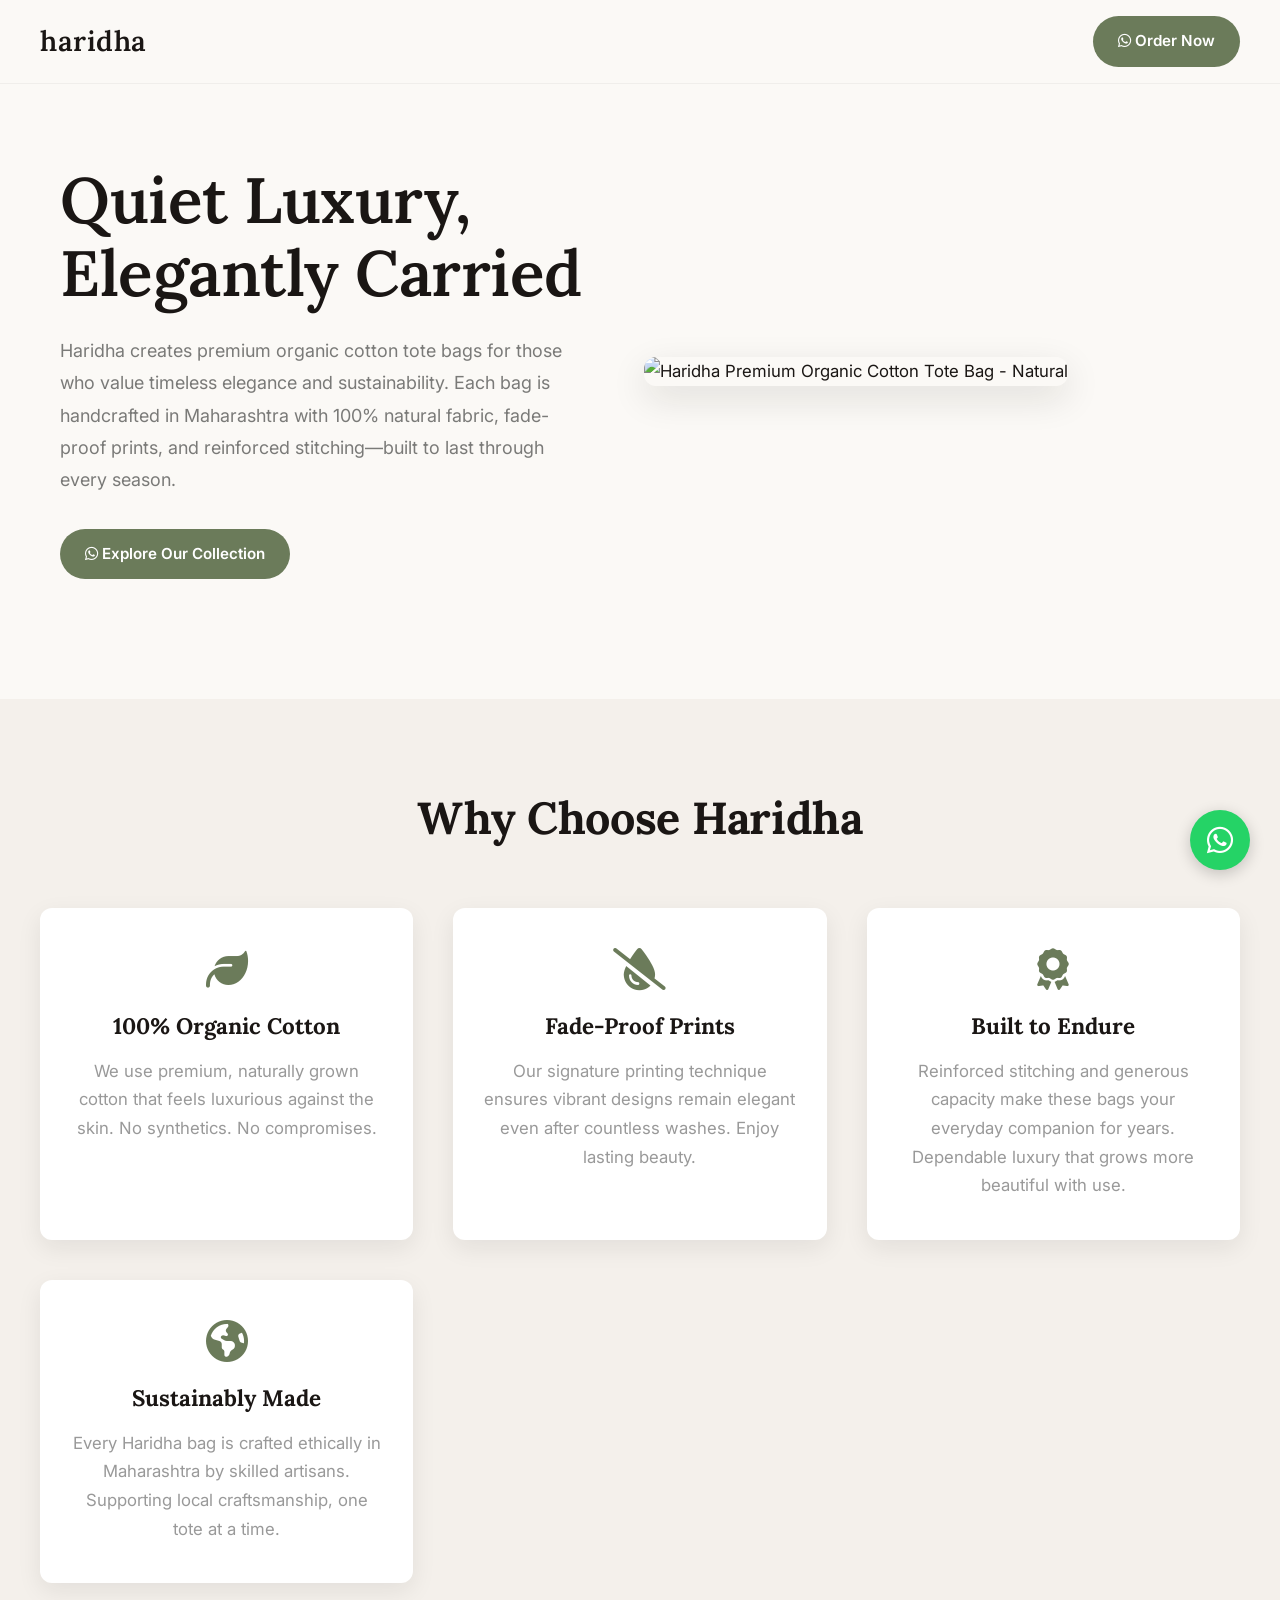
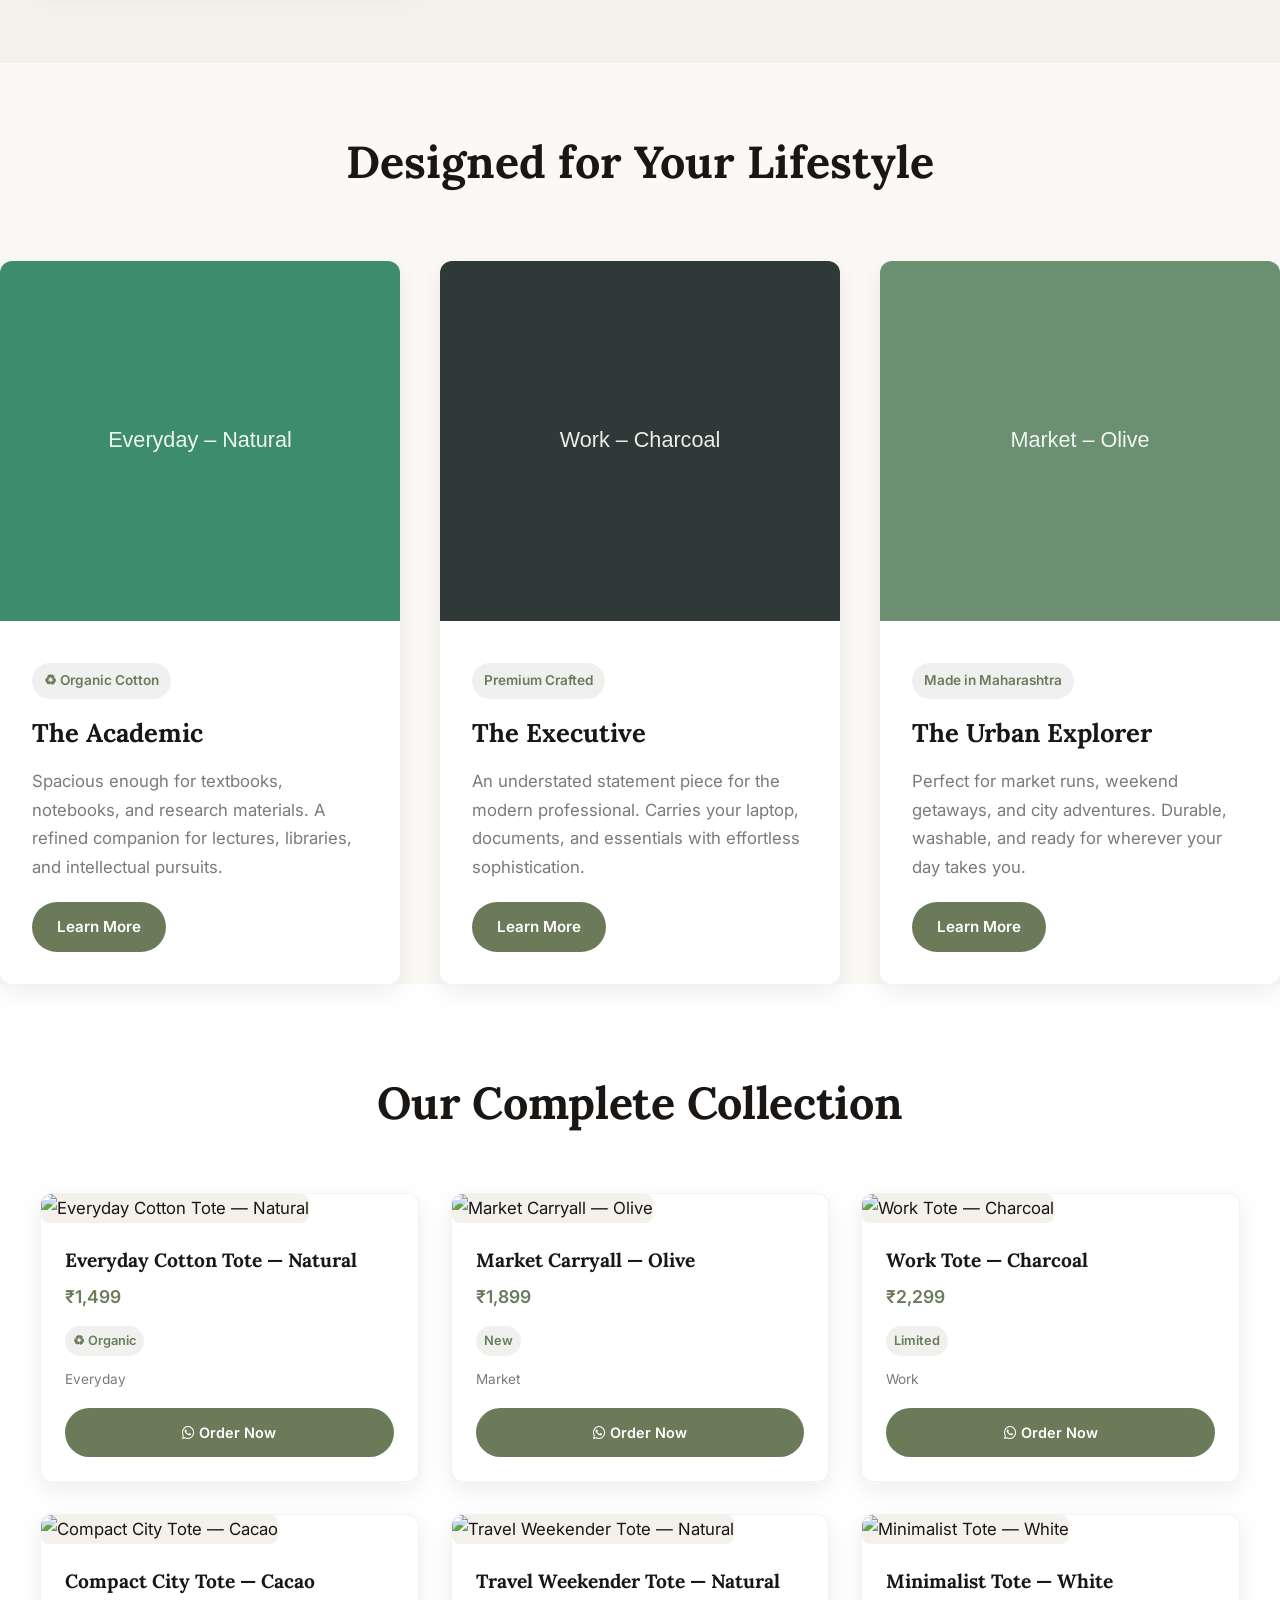
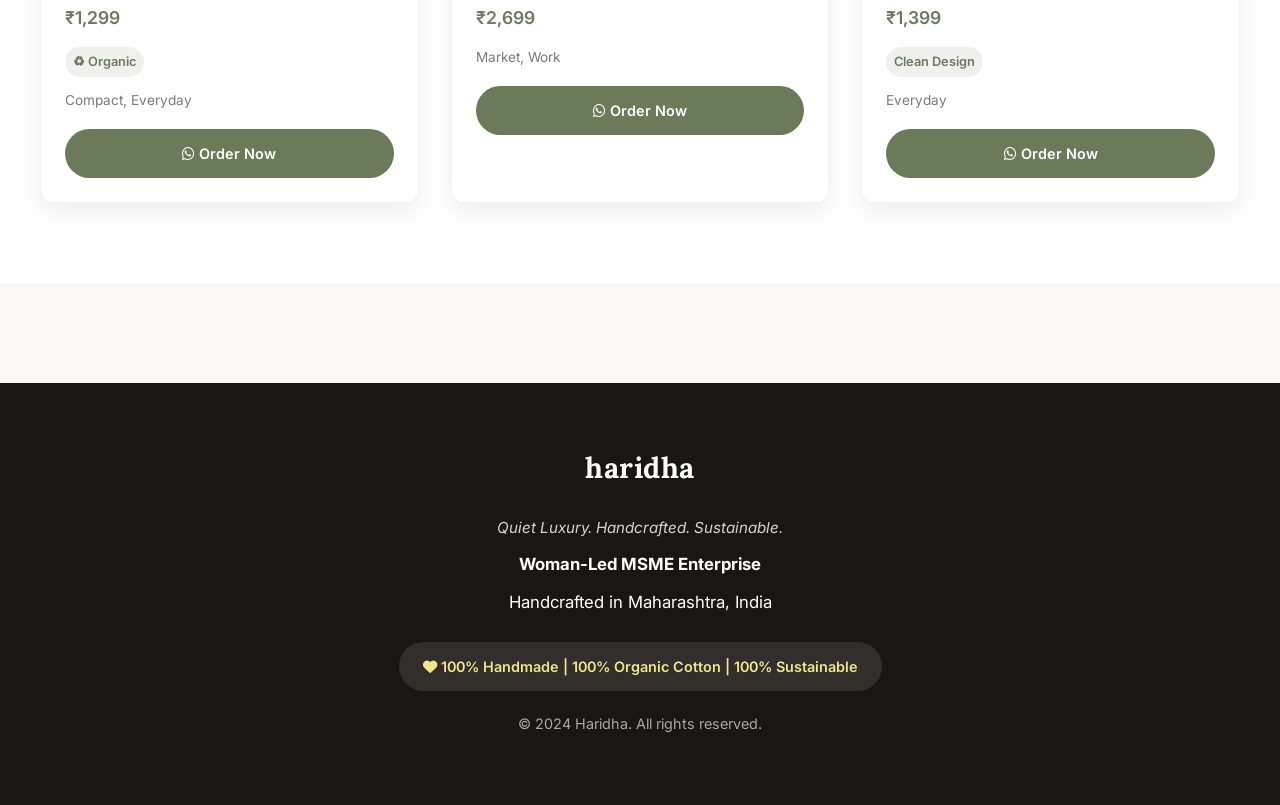
==== website/index.html @ 0fb657d8 "Fix website folder submodule issue" ====
<!DOCTYPE html>
<html lang="en">
<head>
  <meta charset="utf-8" />
  <meta name="viewport" content="width=device-width, initial-scale=1" />
  <meta name="description" content="Haridha — Premium organic cotton tote bags handcrafted in Maharashtra. 100% natural fabric, fade-proof prints, and durable stitching. Shop sustainable fashion." />
  <meta name="keywords" content="organic cotton totes, premium handcrafted bags, sustainable fashion, cotton tote bags India, woman-led MSME, eco-friendly bags" />
  <meta name="author" content="Haridha" />
  <meta property="og:title" content="Haridha — Premium Organic Cotton Tote Bags" />
  <meta property="og:description" content="Elegantly designed, handcrafted organic cotton totes. 100% natural, fade-proof, durable. Meet The Academic, The Executive, and The Urban Explorer." />
  <meta property="og:image" content="assets/images/hero-bag.jpg" />
  <meta property="og:url" content="https://haridhabags.github.io/website/" />
  <title>Premium Organic Cotton Tote Bags | Haridha | Handcrafted in Maharashtra</title>

  <!-- Fonts -->
  <link href="https://fonts.googleapis.com/css2?family=Lora:wght@400;500;600&family=Inter:wght@300;400;500;600;700&display=swap" rel="stylesheet" />
  <link rel="stylesheet" href="https://cdnjs.cloudflare.com/ajax/libs/font-awesome/6.4.0/css/all.min.css">

  <style>
    :root{
      --bg:#FBF9F6;
      --ink:#1A1614;
      --surface:#F4F0EB;
      --accent:#6B7B5A;
      --accent-warm:#8B7355;
      --muted:#7A7A78;
      --light-text:#999999;
      --display:"Lora", serif;
      --body:"Inter", sans-serif;
      --fs-h1:clamp(2.5rem, 6vw, 4rem);
      --fs-h2:clamp(2rem, 4vw, 2.8rem);
      --fs-h3:clamp(1.3rem, 2vw, 1.8rem);
      --fs-body:1.05rem;
      --radius:12px;
      --shadow:0 8px 24px rgba(26, 22, 20, 0.08);
      --shadow-lg:0 12px 36px rgba(26, 22, 20, 0.12);
    }
    *{box-sizing:border-box}
    body{
      margin:0;
      color:var(--ink);
      background:var(--bg);
      font-family:var(--body);
      line-height:1.75;
      font-size:var(--fs-body);
    }

    /* Header & Nav */
    .site-header{
      position:sticky;
      top:0;
      z-index:100;
      background:rgba(251, 249, 246, 0.98);
      backdrop-filter:blur(8px);
      border-bottom:1px solid rgba(26, 22, 20, 0.05);
      padding:16px 20px;
    }
    .nav{
      max-width:1200px;
      margin:0 auto;
      display:flex;
      align-items:center;
      justify-content:space-between;
    }
    .brand{
      font-family:var(--display);
      font-size:28px;
      font-weight:600;
      letter-spacing:0.5px;
      text-decoration:none;
      color:var(--ink);
    }
    .brand:hover{
      color:var(--accent);
    }


    /* Hero Section */
    .hero{
      max-width:1200px;
      margin:0 auto;
      padding:80px 20px 60px;
      display:grid;
      grid-template-columns:1fr 1.1fr;
      gap:60px;
      align-items:center;
    }
    .hero-content h1{
      font-family:var(--display);
      font-size:var(--fs-h1);
      line-height:1.15;
      margin:0 0 24px 0;
      letter-spacing:-0.5px;
      font-weight:600;
    }
    .hero-content p{
      font-size:1.125rem;
      color:var(--muted);
      margin-bottom:32px;
      line-height:1.8;
    }
    .hero-figure img{
      width:100%;
      border-radius:var(--radius);
      box-shadow:var(--shadow-lg);
    }

    /* Buttons */
    .btn-wa{
      background:var(--accent);
      color:#fff;
      text-decoration:none;
      padding:14px 32px;
      border-radius:50px;
      font-weight:600;
      font-size:0.95rem;
      display:inline-flex;
      align-items:center;
      gap:8px;
      transition:all 0.3s ease;
      border:none;
      cursor:pointer;
    }
    .btn-wa:hover{
      background:var(--ink);
      transform:translateY(-2px);
      box-shadow:0 6px 20px rgba(107, 123, 90, 0.25);
    }
    .btn-secondary{
      background:transparent;
      color:var(--accent);
      border:2px solid var(--accent);
    }
    .btn-secondary:hover{
      background:var(--accent);
      color:#fff;
    }


    /* Why Haridha Section */
    .why-haridha{
      background:var(--surface);
      padding:80px 20px;
      margin:60px 0;
    }
    .section-container{
      max-width:1200px;
      margin:0 auto;
    }
    .section-title{
      font-family:var(--display);
      font-size:var(--fs-h2);
      text-align:center;
      margin:0 0 50px 0;
      letter-spacing:-0.3px;
    }
    .values{
      display:grid;
      grid-template-columns:repeat(auto-fit, minmax(280px, 1fr));
      gap:40px;
    }
    .value-card{
      background:#fff;
      padding:40px 30px;
      border-radius:var(--radius);
      text-align:center;
      box-shadow:var(--shadow);
      transition:all 0.3s ease;
    }
    .value-card:hover{
      transform:translateY(-6px);
      box-shadow:var(--shadow-lg);
    }
    .value-card i{
      font-size:42px;
      color:var(--accent);
      margin-bottom:16px;
      display:block;
    }
    .value-card h3{
      font-family:var(--display);
      font-size:1.4rem;
      margin:0 0 12px 0;
      color:var(--ink);
    }
    .value-card p{
      color:var(--light-text);
      margin:0;
      line-height:1.7;
    }

      color:var(--accent);
      margin-bottom:15px;
    }

    /* Lifestyle Sections */
    .lifestyle-section{
      max-width:1200px;
      margin:80px auto;
      padding:0 20px;
    }
    .lifestyle-section-title{
      font-family:var(--display);
      font-size:var(--fs-h2);
      text-align:center;
      margin-bottom:60px;
    }
    .grid{
      display:grid;
      grid-template-columns:repeat(auto-fit, minmax(320px, 1fr));
      gap:40px;
    }
    .lifestyle-card{
      background:#fff;
      border-radius:var(--radius);
      overflow:hidden;
      box-shadow:var(--shadow);
      transition:all 0.3s ease;
    }
    .lifestyle-card:hover{
      transform:translateY(-8px);
      box-shadow:var(--shadow-lg);
    }
    .lifestyle-card img{
      width:100%;
      height:360px;
      object-fit:cover;
    }
    .lifestyle-card .content{
      padding:32px;
    }
    .lifestyle-card h3{
      font-family:var(--display);
      font-size:var(--fs-h3);
      margin:0 0 12px 0;
      color:var(--ink);
    }
    .lifestyle-card p{
      color:var(--muted);
      margin:0 0 20px 0;
      line-height:1.7;
    }
    .lifestyle-card .badge{
      display:inline-block;
      font-size:0.85rem;
      color:var(--accent);
      font-weight:600;
      padding:6px 12px;
      background:rgba(107, 123, 90, 0.1);
      border-radius:50px;
      margin-bottom:12px;
    }


    /* Buttons */
    .btn-wa{
      background:var(--accent);
      color:#fff;
      text-decoration:none;
      padding:12px 25px;
      border-radius:50px;
      font-weight:600;
      display:inline-block;
      transition:0.3s;
    }
    .btn-wa:hover{ background:var(--ink); }

    .floating-wa{
      position:fixed;
      bottom:30px;
      right:30px;
      background:#25d366;
      color:white;
      width:60px;
      height:60px;
      border-radius:50%;
      display:flex;
      align-items:center;
      justify-content:center;
      font-size:30px;
      box-shadow:0 4px 15px rgba(0,0,0,0.2);
      z-index:1000;
      text-decoration:none;
      transition:all 0.3s ease;
    }
    .floating-wa:hover{
      transform:scale(1.1);
      box-shadow:0 6px 20px rgba(0,0,0,0.3);
    }

    /* Footer */
    footer{
      background:var(--ink);
      color:#fff;
      padding:60px 20px;
      text-align:center;
      margin-top:100px;
    }
    .footer-inner{
      max-width:1200px;
      margin:0 auto;
    }
    .footer-inner h4{
      font-family:var(--display);
      font-size:1.8rem;
      margin:0 0 16px 0;
      letter-spacing:0.5px;
    }
    .footer-inner p{
      margin:8px 0;
      line-height:1.8;
    }
    .footer-inner .tagline{
      font-style:italic;
      color:#d4d4d0;
      margin-top:20px;
      font-size:0.95rem;
    }
    .footer-inner .msme-badge{
      display:inline-block;
      margin-top:16px;
      padding:12px 24px;
      background:rgba(255,255,255,0.1);
      border-radius:50px;
      font-weight:600;
      font-size:0.9rem;
      color:#f0e68c;
    }

    /* Products Section */
    .products-section{
      padding:80px 20px;
      background:#fff;
    }
    .products-grid{
      max-width:1200px;
      margin:0 auto;
      display:grid;
      grid-template-columns:repeat(auto-fit, minmax(280px, 1fr));
      gap:32px;
    }
    .product-card{
      background:#fff;
      border-radius:var(--radius);
      overflow:hidden;
      box-shadow:var(--shadow);
      transition:all 0.3s ease;
      border:1px solid rgba(26, 22, 20, 0.05);
    }
    .product-card:hover{
      transform:translateY(-6px);
      box-shadow:var(--shadow-lg);
    }
    .product-card img{
      width:100%;
      height:280px;
      object-fit:cover;
      background:#f4f0eb;
      border-radius:8px;
    }
    .product-card .content{
      padding:24px;
    }
    .product-card h3{
      font-family:var(--display);
      font-size:1.2rem;
      margin:0 0 8px 0;
      color:var(--ink);
      line-height:1.4;
    }
    .product-card .price{
      font-size:1.1rem;
      font-weight:600;
      color:var(--accent);
      margin-bottom:12px;
    }
    .product-card .badge{
      display:inline-block;
      font-size:0.8rem;
      color:var(--accent);
      font-weight:600;
      padding:4px 8px;
      background:rgba(107, 123, 90, 0.1);
      border-radius:50px;
      margin-bottom:12px;
    }
    .product-card .tags{
      font-size:0.85rem;
      color:var(--muted);
      margin-bottom:16px;
    }
    .product-card .btn-wa{
      width:100%;
      text-align:center;
      padding:12px;
      font-size:0.9rem;
    }

    /* Responsive */
    @media (max-width: 768px) {
      .hero {
        grid-template-columns: 1fr;
        padding:60px 20px 40px;
        gap:40px;
        text-align:center;
      }
      .hero-content h1{
        font-size:2rem;
      }
      .section-title, .lifestyle-section-title{
        font-size:1.8rem;
      }
      .grid, .values, .products-grid{
        gap:24px;
      }
      .product-card .content{
        padding:20px;
      }
      .product-card h3{
        font-size:1.1rem;
      }
    }
  </style>
</head>
<body>

  <header class="site-header">
    <div class="nav">
      <a href="#" class="brand">haridha</a>
      <a href="https://wa.me/1234567890?text=Hi! I'm interested in Haridha cotton tote bags. Can you share the latest collection?" class="btn-wa">
        <i class="fab fa-whatsapp"></i> Order Now
      </a>
    </div>
  </header>

  <main>
    <!-- Hero Section -->
    <section class="hero">
      <div class="hero-content">
        <h1>Quiet Luxury, Elegantly Carried</h1>
        <p>Haridha creates premium organic cotton tote bags for those who value timeless elegance and sustainability. Each bag is handcrafted in Maharashtra with 100% natural fabric, fade-proof prints, and reinforced stitching—built to last through every season.</p>
        <a href="https://wa.me/1234567890?text=Hi! I want to see the latest Haridha collection." class="btn-wa">
          <i class="fab fa-whatsapp"></i> Explore Our Collection
        </a>
      </div>
      <div class="hero-figure">
        <img src="assets/products/tote-1.jpg" alt="Haridha Premium Organic Cotton Tote Bag - Natural" />
      </div>
    </section>

    <!-- Why Haridha Section -->
    <section class="why-haridha">
      <div class="section-container">
        <h2 class="section-title">Why Choose Haridha</h2>
        <div class="values">
          <div class="value-card">
            <i class="fas fa-leaf"></i>
            <h3>100% Organic Cotton</h3>
            <p>We use premium, naturally grown cotton that feels luxurious against the skin. No synthetics. No compromises.</p>
          </div>
          <div class="value-card">
            <i class="fas fa-droplet-slash"></i>
            <h3>Fade-Proof Prints</h3>
            <p>Our signature printing technique ensures vibrant designs remain elegant even after countless washes. Enjoy lasting beauty.</p>
          </div>
          <div class="value-card">
            <i class="fas fa-award"></i>
            <h3>Built to Endure</h3>
            <p>Reinforced stitching and generous capacity make these bags your everyday companion for years. Dependable luxury that grows more beautiful with use.</p>
          </div>
          <div class="value-card">
            <i class="fas fa-earth-americas"></i>
            <h3>Sustainably Made</h3>
            <p>Every Haridha bag is crafted ethically in Maharashtra by skilled artisans. Supporting local craftsmanship, one tote at a time.</p>
          </div>
        </div>
      </div>
    </section>

    <!-- Lifestyle Collections -->
    <section class="lifestyle-section">
      <h2 class="lifestyle-section-title">Designed for Your Lifestyle</h2>
      <div class="grid">
        <!-- The Academic -->
        <div class="lifestyle-card">
          <img src="assets/products/everyday-natural.svg" alt="The Academic - Premium Cotton Tote for Students and Book Lovers" />
          <div class="content">
            <span class="badge">♻ Organic Cotton</span>
            <h3>The Academic</h3>
            <p>Spacious enough for textbooks, notebooks, and research materials. A refined companion for lectures, libraries, and intellectual pursuits.</p>
            <a href="https://wa.me/1234567890?text=I'm interested in The Academic tote bag." class="btn-wa">Learn More</a>
          </div>
        </div>

        <!-- The Executive -->
        <div class="lifestyle-card">
          <img src="assets/products/work-charcoal.svg" alt="The Executive - Professional Cotton Tote for Office and Business" />
          <div class="content">
            <span class="badge">Premium Crafted</span>
            <h3>The Executive</h3>
            <p>An understated statement piece for the modern professional. Carries your laptop, documents, and essentials with effortless sophistication.</p>
            <a href="https://wa.me/1234567890?text=I'm interested in The Executive tote bag." class="btn-wa">Learn More</a>
          </div>
        </div>

        <!-- The Urban Explorer -->
        <div class="lifestyle-card">
          <img src="assets/products/market-olive.svg" alt="The Urban Explorer - Versatile Cotton Tote for Adventure and Discovery" />
          <div class="content">
            <span class="badge">Made in Maharashtra</span>
            <h3>The Urban Explorer</h3>
            <p>Perfect for market runs, weekend getaways, and city adventures. Durable, washable, and ready for wherever your day takes you.</p>
            <a href="https://wa.me/1234567890?text=I'm interested in The Urban Explorer tote bag." class="btn-wa">Learn More</a>
          </div>
        </div>
      </div>
    </section>

    <!-- All Products Section -->
    <section class="products-section">
      <div class="section-container">
        <h2 class="section-title">Our Complete Collection</h2>
        <div id="products-grid" class="products-grid">
          <!-- Static products for testing -->
          <div class="product-card">
            <img src="assets/images/tote_bags_catlog/11.png?v=20240415" alt="Everyday Cotton Tote — Natural" loading="lazy">
            <div class="content">
              <h3>Everyday Cotton Tote — Natural</h3>
              <div class="price">₹1,499</div>
              <span class="badge">♻ Organic</span>
              <div class="tags">Everyday</div>
              <a href="https://wa.me/1234567890?text=Hi! I'm interested in Everyday Cotton Tote — Natural (₹1499). Can you provide more details?" class="btn-wa" target="_blank">
                <i class="fab fa-whatsapp"></i> Order Now
              </a>
            </div>
          </div>
          <div class="product-card">
            <img src="assets/images/tote_bags_catlog/12.png?v=20240415" alt="Market Carryall — Olive" loading="lazy">
            <div class="content">
              <h3>Market Carryall — Olive</h3>
              <div class="price">₹1,899</div>
              <span class="badge">New</span>
              <div class="tags">Market</div>
              <a href="https://wa.me/1234567890?text=Hi! I'm interested in Market Carryall — Olive (₹1899). Can you provide more details?" class="btn-wa" target="_blank">
                <i class="fab fa-whatsapp"></i> Order Now
              </a>
            </div>
          </div>
          <div class="product-card">
            <img src="assets/images/tote_bags_catlog/13.png?v=20240415" alt="Work Tote — Charcoal" loading="lazy">
            <div class="content">
              <h3>Work Tote — Charcoal</h3>
              <div class="price">₹2,299</div>
              <span class="badge">Limited</span>
              <div class="tags">Work</div>
              <a href="https://wa.me/1234567890?text=Hi! I'm interested in Work Tote — Charcoal (₹2299). Can you provide more details?" class="btn-wa" target="_blank">
                <i class="fab fa-whatsapp"></i> Order Now
              </a>
            </div>
          </div>
          <div class="product-card">
            <img src="assets/images/tote_bags_catlog/14.png?v=20240415" alt="Compact City Tote — Cacao" loading="lazy">
            <div class="content">
              <h3>Compact City Tote — Cacao</h3>
              <div class="price">₹1,299</div>
              <span class="badge">♻ Organic</span>
              <div class="tags">Compact, Everyday</div>
              <a href="https://wa.me/1234567890?text=Hi! I'm interested in Compact City Tote — Cacao (₹1299). Can you provide more details?" class="btn-wa" target="_blank">
                <i class="fab fa-whatsapp"></i> Order Now
              </a>
            </div>
          </div>
          <div class="product-card">
            <img src="assets/images/tote_bags_catlog/15.png?v=20240415" alt="Travel Weekender Tote — Natural" loading="lazy">
            <div class="content">
              <h3>Travel Weekender Tote — Natural</h3>
              <div class="price">₹2,699</div>
              <div class="tags">Market, Work</div>
              <a href="https://wa.me/1234567890?text=Hi! I'm interested in Travel Weekender Tote — Natural (₹2699). Can you provide more details?" class="btn-wa" target="_blank">
                <i class="fab fa-whatsapp"></i> Order Now
              </a>
            </div>
          </div>
          <div class="product-card">
            <img src="assets/products/tote-1.jpg?v=20240415" alt="Minimalist Tote — White" loading="lazy">
            <div class="content">
              <h3>Minimalist Tote — White</h3>
              <div class="price">₹1,399</div>
              <span class="badge">Clean Design</span>
              <div class="tags">Everyday</div>
              <a href="https://wa.me/1234567890?text=Hi! I'm interested in Minimalist Tote — White (₹1399). Can you provide more details?" class="btn-wa" target="_blank">
                <i class="fab fa-whatsapp"></i> Order Now
              </a>
            </div>
          </div>
        </div>
      </div>
    </section>

  </main>

  <!-- Footer -->
  <footer>
    <div class="footer-inner">
      <h4>haridha</h4>
      <p class="tagline">Quiet Luxury. Handcrafted. Sustainable.</p>
      <p><strong>Woman-Led MSME Enterprise</strong></p>
      <p>Handcrafted in Maharashtra, India</p>
      <div class="msme-badge">
        <i class="fas fa-heart"></i> 100% Handmade | 100% Organic Cotton | 100% Sustainable
      </div>
      <p style="margin-top:20px; font-size:0.9rem; color:#a8a8a4;">© 2024 Haridha. All rights reserved.</p>
    </div>
  </footer>

  <!-- WhatsApp Floating Button -->
  <a href="https://wa.me/1234567890" target="_blank" class="floating-wa" title="Chat with us on WhatsApp">
    <i class="fab fa-whatsapp"></i>
  </a>

</body>
</html>
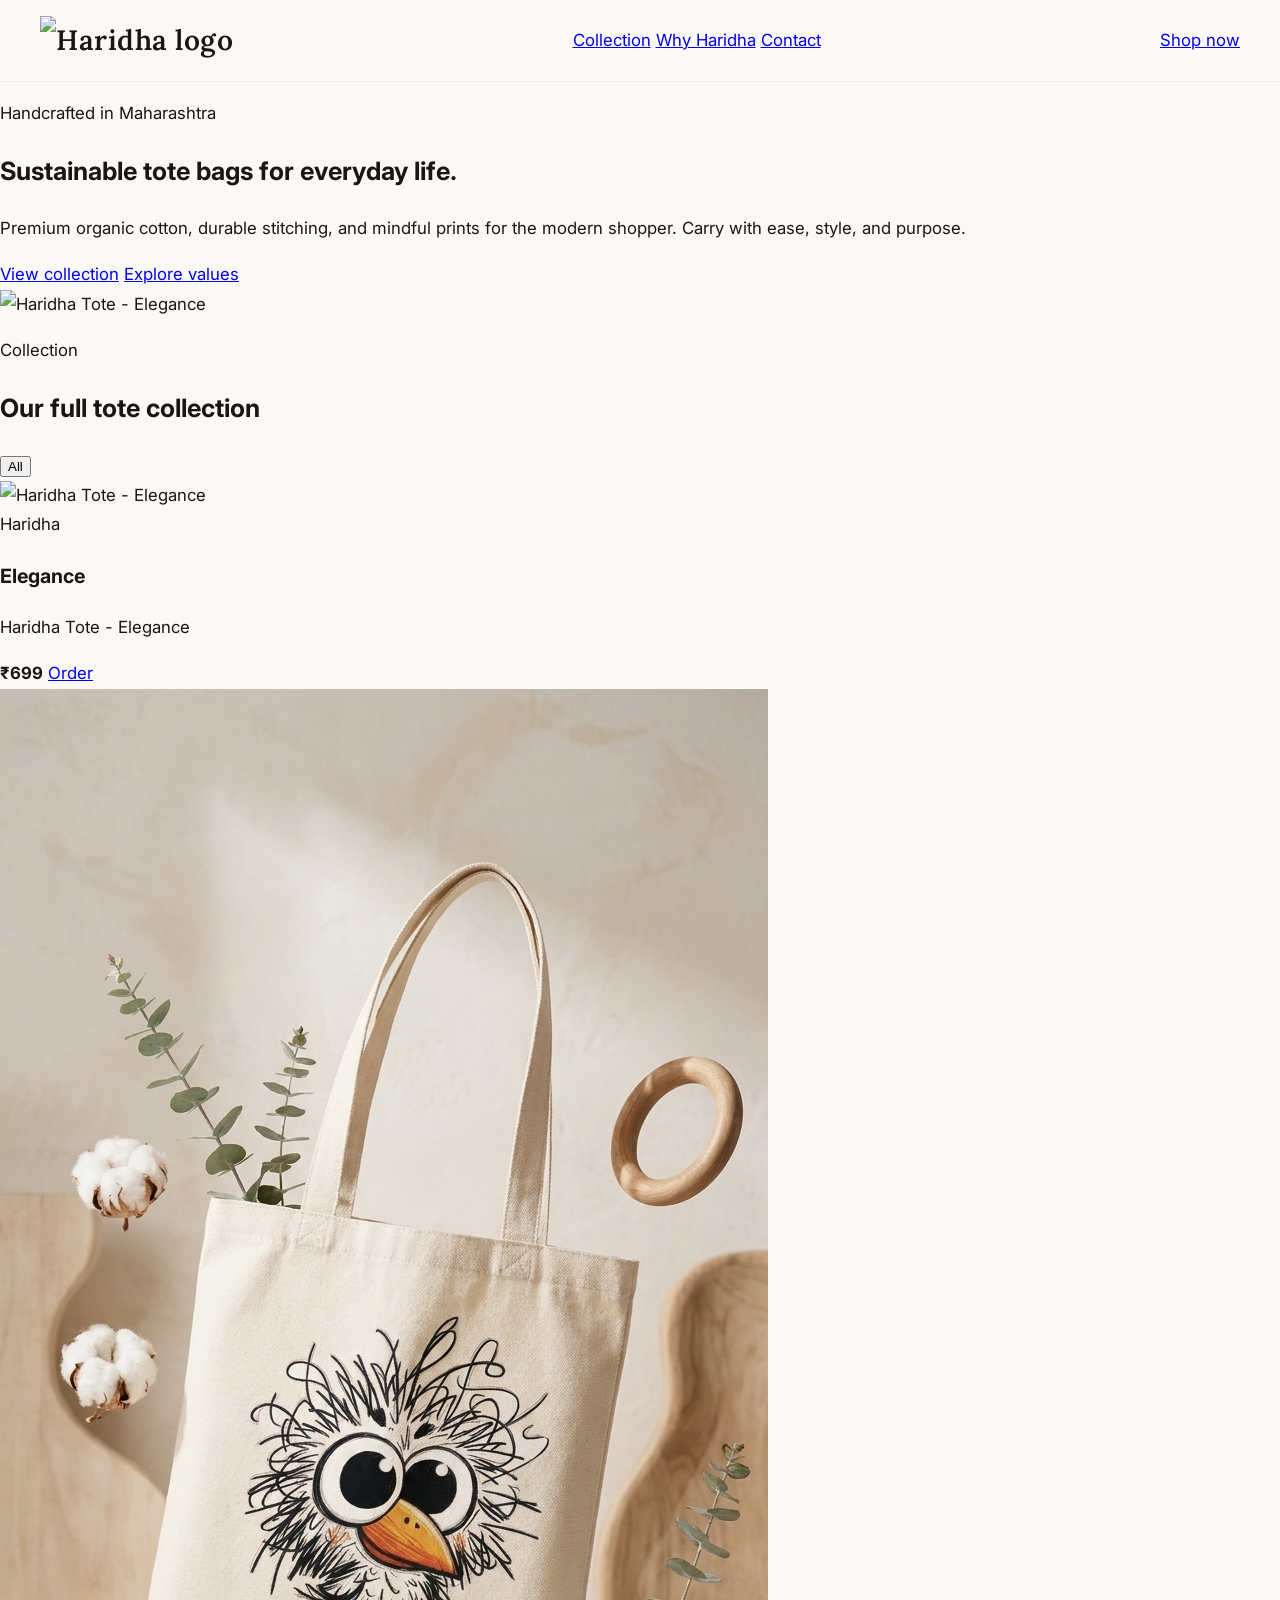
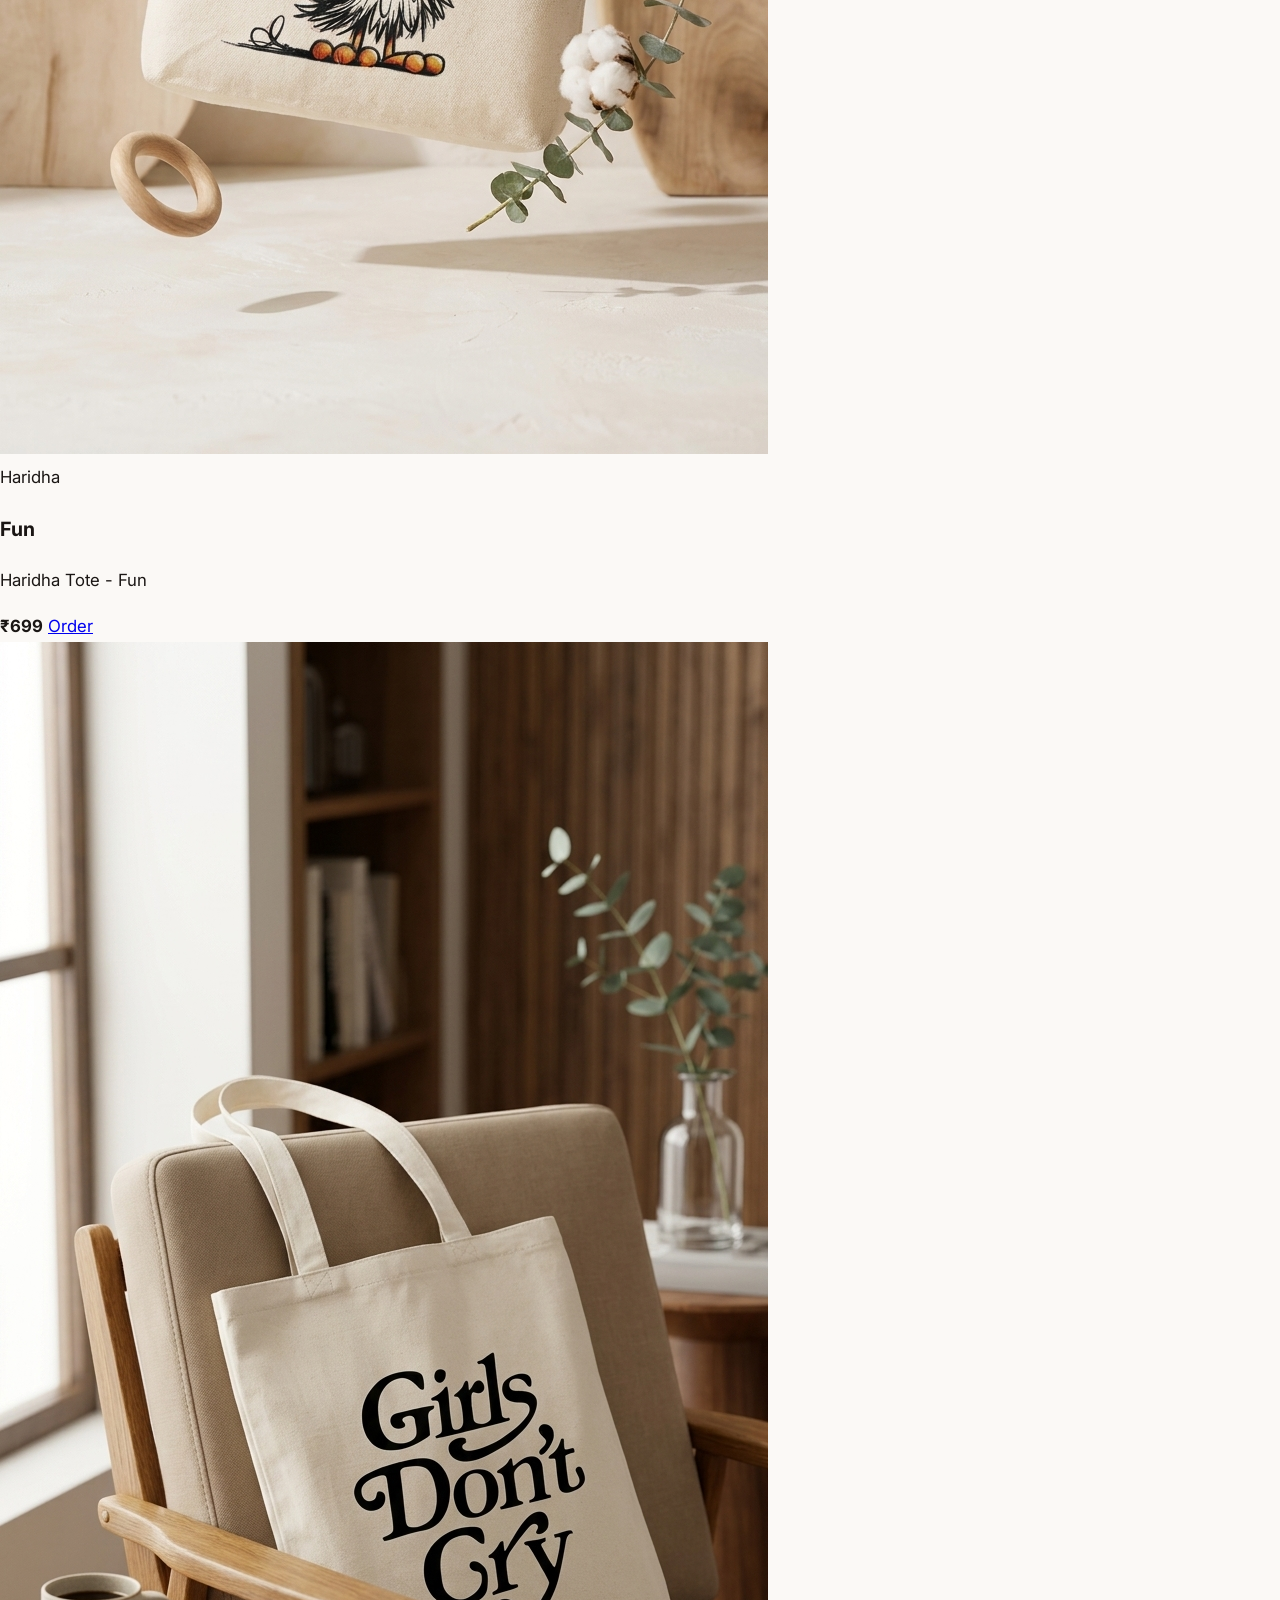
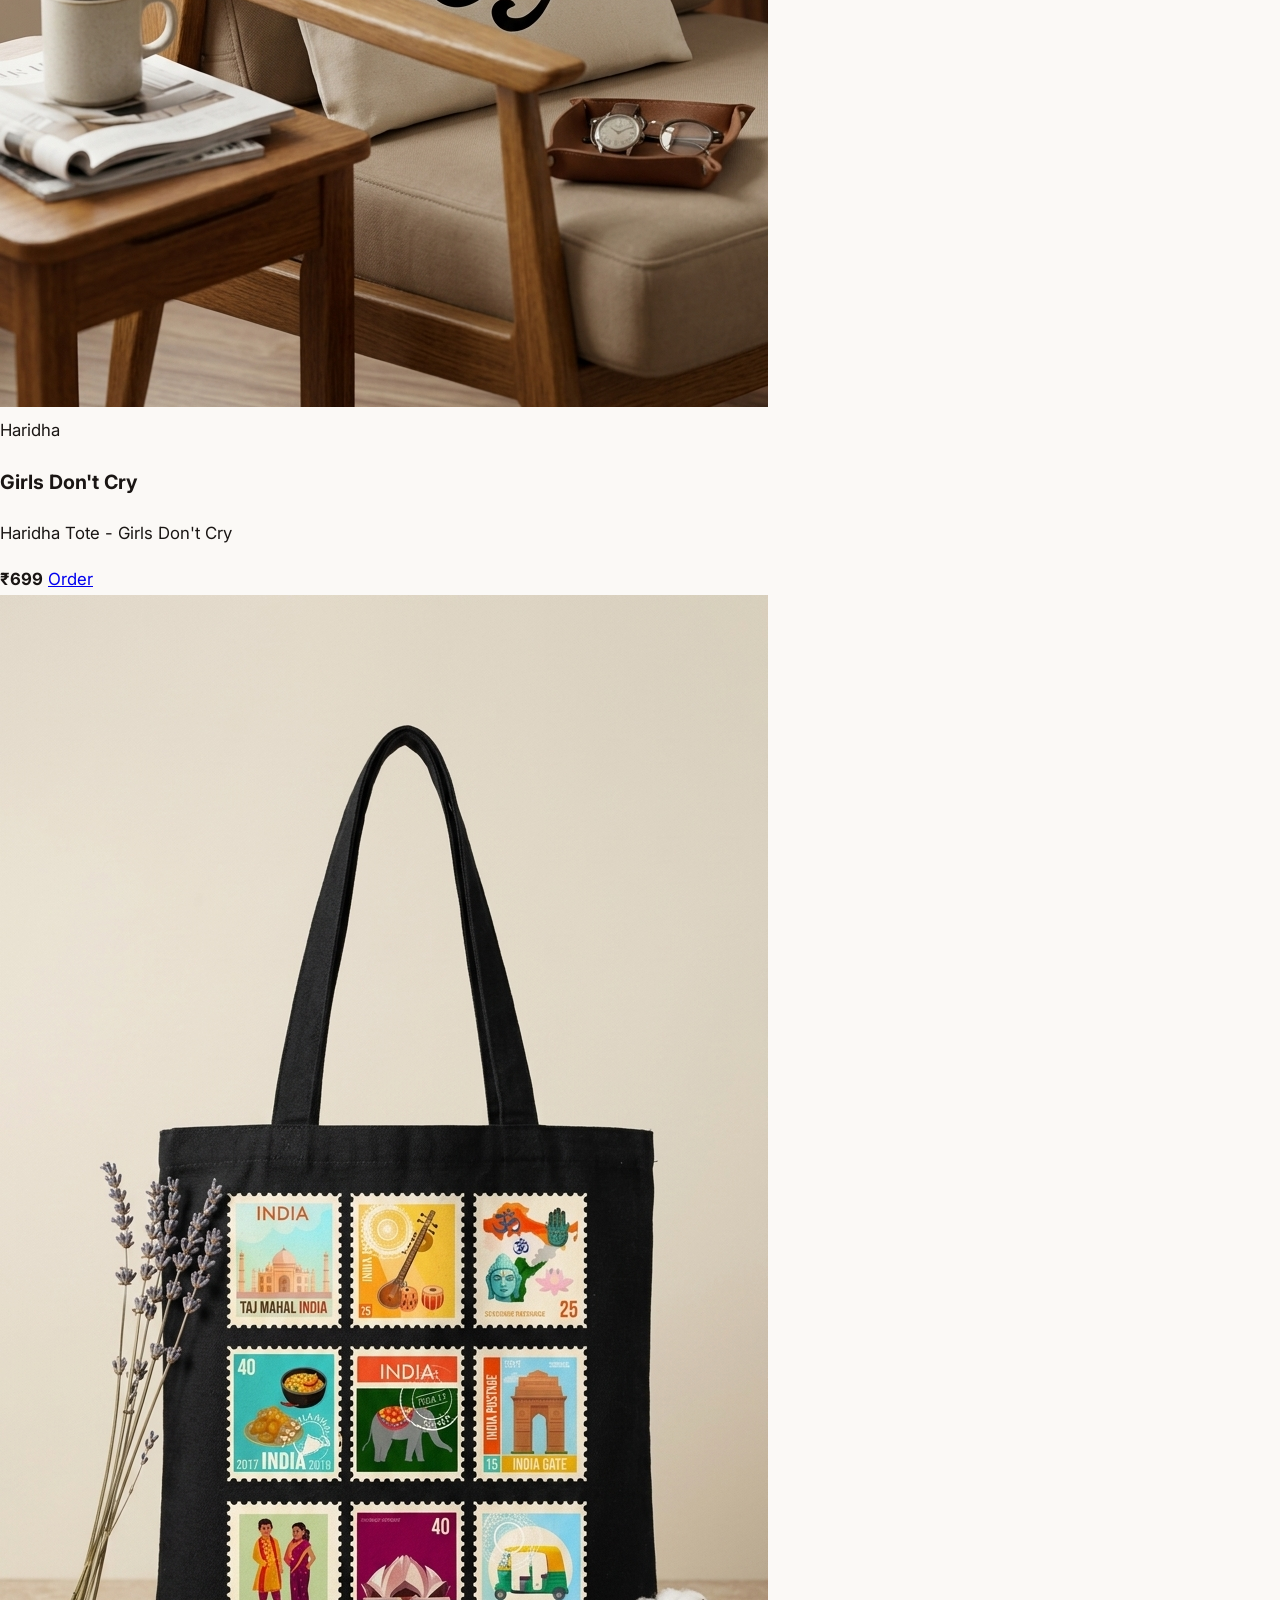
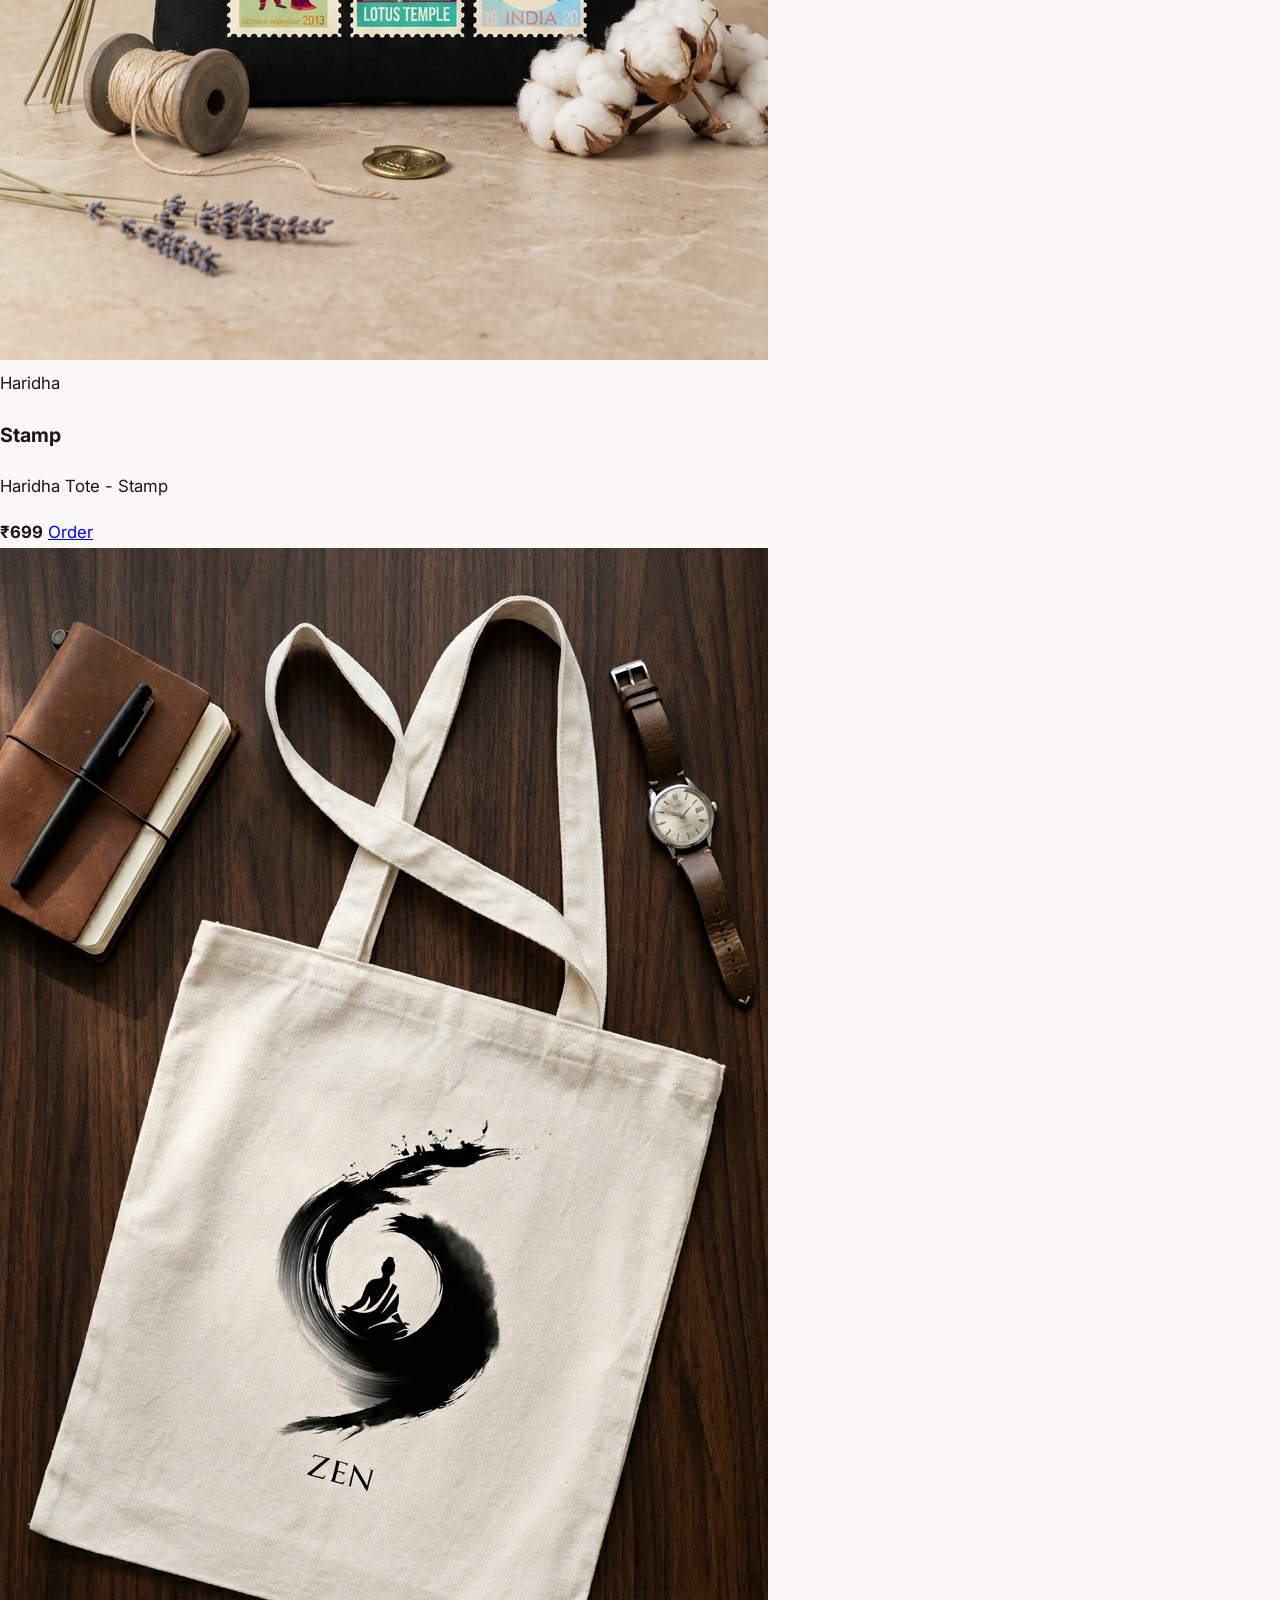
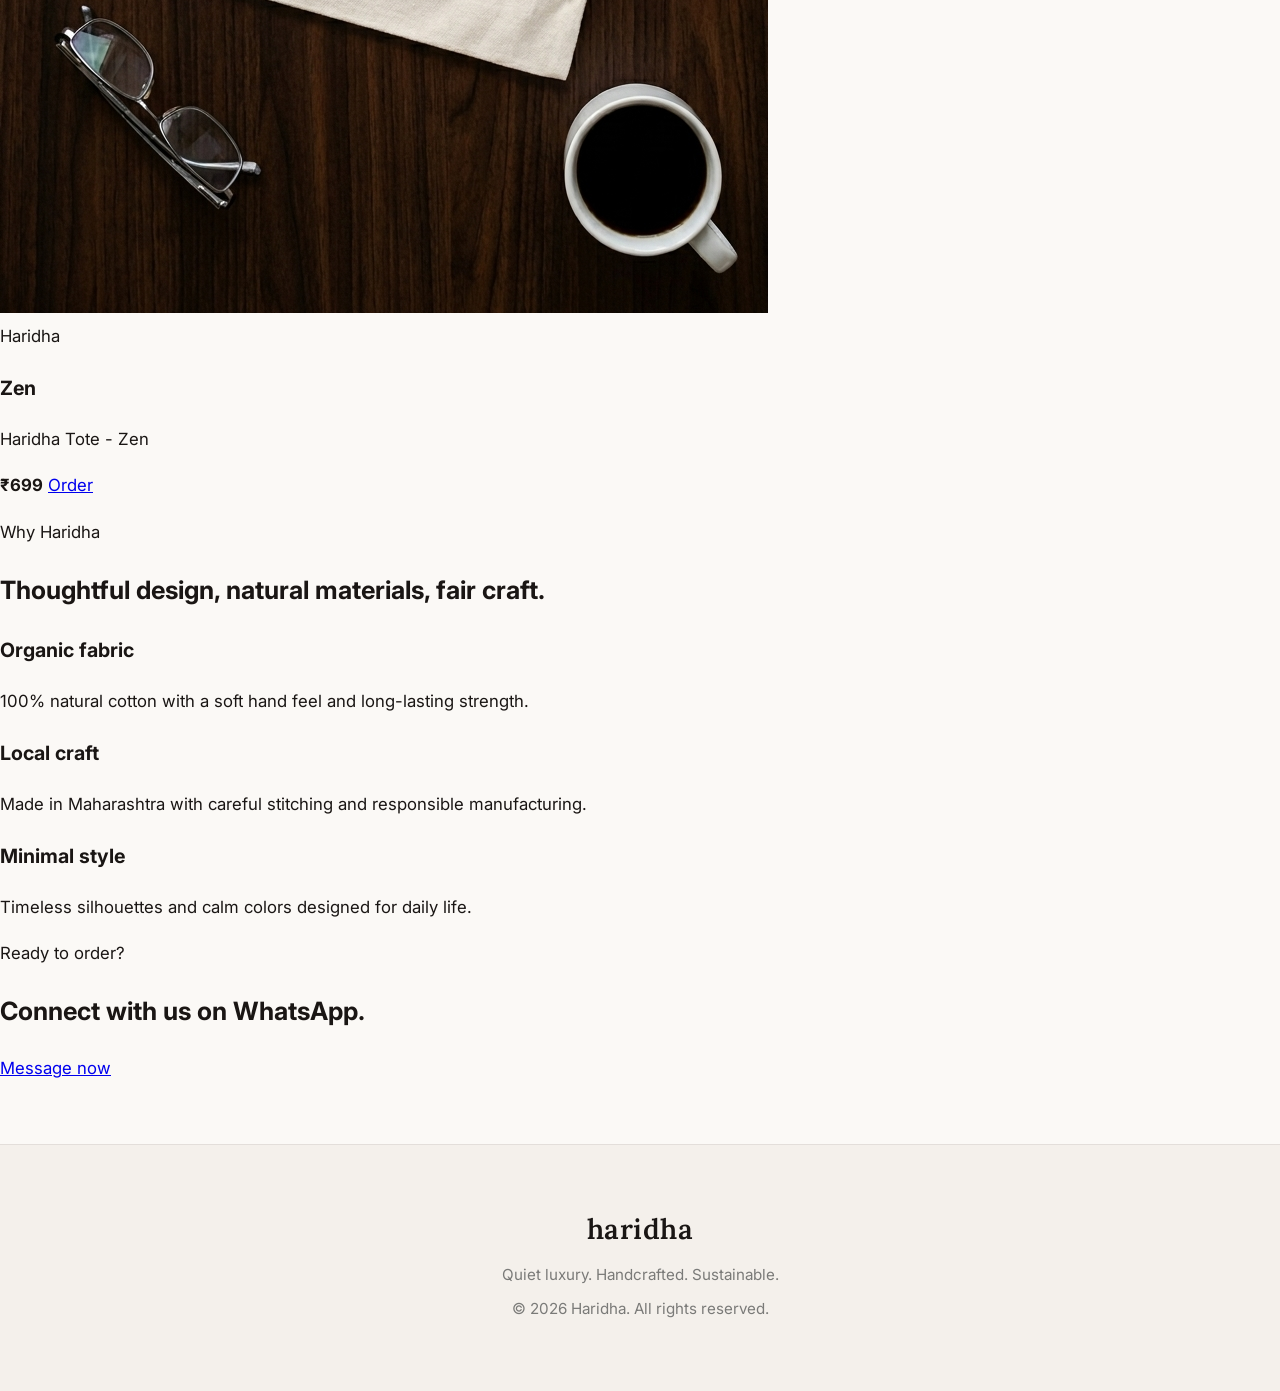
==== commit f91676ab: "chore: make homepage collection auto-generated from tote_bags_catlog and add GitHub Action" ====
--- a/website/index.html
+++ b/website/index.html
@@ -1,622 +1,165 @@
-<!DOCTYPE html>
+﻿<!DOCTYPE html>
 <html lang="en">
 <head>
   <meta charset="utf-8" />
   <meta name="viewport" content="width=device-width, initial-scale=1" />
-  <meta name="description" content="Haridha — Premium organic cotton tote bags handcrafted in Maharashtra. 100% natural fabric, fade-proof prints, and durable stitching. Shop sustainable fashion." />
-  <meta name="keywords" content="organic cotton totes, premium handcrafted bags, sustainable fashion, cotton tote bags India, woman-led MSME, eco-friendly bags" />
-  <meta name="author" content="Haridha" />
-  <meta property="og:title" content="Haridha — Premium Organic Cotton Tote Bags" />
-  <meta property="og:description" content="Elegantly designed, handcrafted organic cotton totes. 100% natural, fade-proof, durable. Meet The Academic, The Executive, and The Urban Explorer." />
-  <meta property="og:image" content="assets/images/hero-bag.jpg" />
+  <meta name="description" content="Haridha — Sustainable organic tote bags handcrafted in Maharashtra. Shop premium cotton totes with natural prints and thoughtful design." />
+  <meta name="keywords" content="organic tote bag, cotton tote, sustainable bags, handcrafted totes, eco-friendly fashion, Haridha bags" />
+  <meta property="og:title" content="Haridha | Organic Cotton Tote Bags" />
+  <meta property="og:description" content="Handcrafted organic tote bags made in Maharashtra. Durable, stylish, and made for everyday carrying." />
+  <meta property="og:image" content="assets/images/tote_bags_catlog/elegance.png" />
   <meta property="og:url" content="https://haridhabags.github.io/website/" />
-  <title>Premium Organic Cotton Tote Bags | Haridha | Handcrafted in Maharashtra</title>
-
-  <!-- Fonts -->
+  <title>Haridha | Organic Cotton Tote Bags</title>
   <link href="https://fonts.googleapis.com/css2?family=Lora:wght@400;500;600&family=Inter:wght@300;400;500;600;700&display=swap" rel="stylesheet" />
-  <link rel="stylesheet" href="https://cdnjs.cloudflare.com/ajax/libs/font-awesome/6.4.0/css/all.min.css">
-
-  <style>
-    :root{
-      --bg:#FBF9F6;
-      --ink:#1A1614;
-      --surface:#F4F0EB;
-      --accent:#6B7B5A;
-      --accent-warm:#8B7355;
-      --muted:#7A7A78;
-      --light-text:#999999;
-      --display:"Lora", serif;
-      --body:"Inter", sans-serif;
-      --fs-h1:clamp(2.5rem, 6vw, 4rem);
-      --fs-h2:clamp(2rem, 4vw, 2.8rem);
-      --fs-h3:clamp(1.3rem, 2vw, 1.8rem);
-      --fs-body:1.05rem;
-      --radius:12px;
-      --shadow:0 8px 24px rgba(26, 22, 20, 0.08);
-      --shadow-lg:0 12px 36px rgba(26, 22, 20, 0.12);
-    }
-    *{box-sizing:border-box}
-    body{
-      margin:0;
-      color:var(--ink);
-      background:var(--bg);
-      font-family:var(--body);
-      line-height:1.75;
-      font-size:var(--fs-body);
-    }
-
-    /* Header & Nav */
-    .site-header{
-      position:sticky;
-      top:0;
-      z-index:100;
-      background:rgba(251, 249, 246, 0.98);
-      backdrop-filter:blur(8px);
-      border-bottom:1px solid rgba(26, 22, 20, 0.05);
-      padding:16px 20px;
-    }
-    .nav{
-      max-width:1200px;
-      margin:0 auto;
-      display:flex;
-      align-items:center;
-      justify-content:space-between;
-    }
-    .brand{
-      font-family:var(--display);
-      font-size:28px;
-      font-weight:600;
-      letter-spacing:0.5px;
-      text-decoration:none;
-      color:var(--ink);
-    }
-    .brand:hover{
-      color:var(--accent);
-    }
-
-
-    /* Hero Section */
-    .hero{
-      max-width:1200px;
-      margin:0 auto;
-      padding:80px 20px 60px;
-      display:grid;
-      grid-template-columns:1fr 1.1fr;
-      gap:60px;
-      align-items:center;
-    }
-    .hero-content h1{
-      font-family:var(--display);
-      font-size:var(--fs-h1);
-      line-height:1.15;
-      margin:0 0 24px 0;
-      letter-spacing:-0.5px;
-      font-weight:600;
-    }
-    .hero-content p{
-      font-size:1.125rem;
-      color:var(--muted);
-      margin-bottom:32px;
-      line-height:1.8;
-    }
-    .hero-figure img{
-      width:100%;
-      border-radius:var(--radius);
-      box-shadow:var(--shadow-lg);
-    }
-
-    /* Buttons */
-    .btn-wa{
-      background:var(--accent);
-      color:#fff;
-      text-decoration:none;
-      padding:14px 32px;
-      border-radius:50px;
-      font-weight:600;
-      font-size:0.95rem;
-      display:inline-flex;
-      align-items:center;
-      gap:8px;
-      transition:all 0.3s ease;
-      border:none;
-      cursor:pointer;
-    }
-    .btn-wa:hover{
-      background:var(--ink);
-      transform:translateY(-2px);
-      box-shadow:0 6px 20px rgba(107, 123, 90, 0.25);
-    }
-    .btn-secondary{
-      background:transparent;
-      color:var(--accent);
-      border:2px solid var(--accent);
-    }
-    .btn-secondary:hover{
-      background:var(--accent);
-      color:#fff;
-    }
-
-
-    /* Why Haridha Section */
-    .why-haridha{
-      background:var(--surface);
-      padding:80px 20px;
-      margin:60px 0;
-    }
-    .section-container{
-      max-width:1200px;
-      margin:0 auto;
-    }
-    .section-title{
-      font-family:var(--display);
-      font-size:var(--fs-h2);
-      text-align:center;
-      margin:0 0 50px 0;
-      letter-spacing:-0.3px;
-    }
-    .values{
-      display:grid;
-      grid-template-columns:repeat(auto-fit, minmax(280px, 1fr));
-      gap:40px;
-    }
-    .value-card{
-      background:#fff;
-      padding:40px 30px;
-      border-radius:var(--radius);
-      text-align:center;
-      box-shadow:var(--shadow);
-      transition:all 0.3s ease;
-    }
-    .value-card:hover{
-      transform:translateY(-6px);
-      box-shadow:var(--shadow-lg);
-    }
-    .value-card i{
-      font-size:42px;
-      color:var(--accent);
-      margin-bottom:16px;
-      display:block;
-    }
-    .value-card h3{
-      font-family:var(--display);
-      font-size:1.4rem;
-      margin:0 0 12px 0;
-      color:var(--ink);
-    }
-    .value-card p{
-      color:var(--light-text);
-      margin:0;
-      line-height:1.7;
-    }
-
-      color:var(--accent);
-      margin-bottom:15px;
-    }
-
-    /* Lifestyle Sections */
-    .lifestyle-section{
-      max-width:1200px;
-      margin:80px auto;
-      padding:0 20px;
-    }
-    .lifestyle-section-title{
-      font-family:var(--display);
-      font-size:var(--fs-h2);
-      text-align:center;
-      margin-bottom:60px;
-    }
-    .grid{
-      display:grid;
-      grid-template-columns:repeat(auto-fit, minmax(320px, 1fr));
-      gap:40px;
-    }
-    .lifestyle-card{
-      background:#fff;
-      border-radius:var(--radius);
-      overflow:hidden;
-      box-shadow:var(--shadow);
-      transition:all 0.3s ease;
-    }
-    .lifestyle-card:hover{
-      transform:translateY(-8px);
-      box-shadow:var(--shadow-lg);
-    }
-    .lifestyle-card img{
-      width:100%;
-      height:360px;
-      object-fit:cover;
-    }
-    .lifestyle-card .content{
-      padding:32px;
-    }
-    .lifestyle-card h3{
-      font-family:var(--display);
-      font-size:var(--fs-h3);
-      margin:0 0 12px 0;
-      color:var(--ink);
-    }
-    .lifestyle-card p{
-      color:var(--muted);
-      margin:0 0 20px 0;
-      line-height:1.7;
-    }
-    .lifestyle-card .badge{
-      display:inline-block;
-      font-size:0.85rem;
-      color:var(--accent);
-      font-weight:600;
-      padding:6px 12px;
-      background:rgba(107, 123, 90, 0.1);
-      border-radius:50px;
-      margin-bottom:12px;
-    }
-
-
-    /* Buttons */
-    .btn-wa{
-      background:var(--accent);
-      color:#fff;
-      text-decoration:none;
-      padding:12px 25px;
-      border-radius:50px;
-      font-weight:600;
-      display:inline-block;
-      transition:0.3s;
-    }
-    .btn-wa:hover{ background:var(--ink); }
-
-    .floating-wa{
-      position:fixed;
-      bottom:30px;
-      right:30px;
-      background:#25d366;
-      color:white;
-      width:60px;
-      height:60px;
-      border-radius:50%;
-      display:flex;
-      align-items:center;
-      justify-content:center;
-      font-size:30px;
-      box-shadow:0 4px 15px rgba(0,0,0,0.2);
-      z-index:1000;
-      text-decoration:none;
-      transition:all 0.3s ease;
-    }
-    .floating-wa:hover{
-      transform:scale(1.1);
-      box-shadow:0 6px 20px rgba(0,0,0,0.3);
-    }
-
-    /* Footer */
-    footer{
-      background:var(--ink);
-      color:#fff;
-      padding:60px 20px;
-      text-align:center;
-      margin-top:100px;
-    }
-    .footer-inner{
-      max-width:1200px;
-      margin:0 auto;
-    }
-    .footer-inner h4{
-      font-family:var(--display);
-      font-size:1.8rem;
-      margin:0 0 16px 0;
-      letter-spacing:0.5px;
-    }
-    .footer-inner p{
-      margin:8px 0;
-      line-height:1.8;
-    }
-    .footer-inner .tagline{
-      font-style:italic;
-      color:#d4d4d0;
-      margin-top:20px;
-      font-size:0.95rem;
-    }
-    .footer-inner .msme-badge{
-      display:inline-block;
-      margin-top:16px;
-      padding:12px 24px;
-      background:rgba(255,255,255,0.1);
-      border-radius:50px;
-      font-weight:600;
-      font-size:0.9rem;
-      color:#f0e68c;
-    }
-
-    /* Products Section */
-    .products-section{
-      padding:80px 20px;
-      background:#fff;
-    }
-    .products-grid{
-      max-width:1200px;
-      margin:0 auto;
-      display:grid;
-      grid-template-columns:repeat(auto-fit, minmax(280px, 1fr));
-      gap:32px;
-    }
-    .product-card{
-      background:#fff;
-      border-radius:var(--radius);
-      overflow:hidden;
-      box-shadow:var(--shadow);
-      transition:all 0.3s ease;
-      border:1px solid rgba(26, 22, 20, 0.05);
-    }
-    .product-card:hover{
-      transform:translateY(-6px);
-      box-shadow:var(--shadow-lg);
-    }
-    .product-card img{
-      width:100%;
-      height:280px;
-      object-fit:cover;
-      background:#f4f0eb;
-      border-radius:8px;
-    }
-    .product-card .content{
-      padding:24px;
-    }
-    .product-card h3{
-      font-family:var(--display);
-      font-size:1.2rem;
-      margin:0 0 8px 0;
-      color:var(--ink);
-      line-height:1.4;
-    }
-    .product-card .price{
-      font-size:1.1rem;
-      font-weight:600;
-      color:var(--accent);
-      margin-bottom:12px;
-    }
-    .product-card .badge{
-      display:inline-block;
-      font-size:0.8rem;
-      color:var(--accent);
-      font-weight:600;
-      padding:4px 8px;
-      background:rgba(107, 123, 90, 0.1);
-      border-radius:50px;
-      margin-bottom:12px;
-    }
-    .product-card .tags{
-      font-size:0.85rem;
-      color:var(--muted);
-      margin-bottom:16px;
-    }
-    .product-card .btn-wa{
-      width:100%;
-      text-align:center;
-      padding:12px;
-      font-size:0.9rem;
-    }
-
-    /* Responsive */
-    @media (max-width: 768px) {
-      .hero {
-        grid-template-columns: 1fr;
-        padding:60px 20px 40px;
-        gap:40px;
-        text-align:center;
-      }
-      .hero-content h1{
-        font-size:2rem;
-      }
-      .section-title, .lifestyle-section-title{
-        font-size:1.8rem;
-      }
-      .grid, .values, .products-grid{
-        gap:24px;
-      }
-      .product-card .content{
-        padding:20px;
-      }
-      .product-card h3{
-        font-size:1.1rem;
-      }
-    }
-  </style>
+  <link rel="stylesheet" href="style.css" />
 </head>
-<body>
-
+<body id="top">
   <header class="site-header">
-    <div class="nav">
-      <a href="#" class="brand">haridha</a>
-      <a href="https://wa.me/1234567890?text=Hi! I'm interested in Haridha cotton tote bags. Can you share the latest collection?" class="btn-wa">
-        <i class="fab fa-whatsapp"></i> Order Now
+    <div class="nav container">
+      <a class="brand" href="#top" aria-label="Haridha homepage">
+        <img class="brand-logo" src="assets/brand/logo.png" alt="Haridha logo" />
       </a>
+      <nav class="nav-links">
+        <a href="#collection">Collection</a>
+        <a href="#why">Why Haridha</a>
+        <a href="#contact">Contact</a>
+      </nav>
+      <a class="btn btn-primary" href="#collection">Shop now</a>
     </div>
   </header>
 
   <main>
-    <!-- Hero Section -->
-    <section class="hero">
-      <div class="hero-content">
-        <h1>Quiet Luxury, Elegantly Carried</h1>
-        <p>Haridha creates premium organic cotton tote bags for those who value timeless elegance and sustainability. Each bag is handcrafted in Maharashtra with 100% natural fabric, fade-proof prints, and reinforced stitching—built to last through every season.</p>
-        <a href="https://wa.me/1234567890?text=Hi! I want to see the latest Haridha collection." class="btn-wa">
-          <i class="fab fa-whatsapp"></i> Explore Our Collection
-        </a>
+    <section class="hero container">
+      <div class="hero-copy">
+        <p class="eyebrow">Handcrafted in Maharashtra</p>
+        <h1>Sustainable tote bags for everyday life.</h1>
+        <p class="hero-text">Premium organic cotton, durable stitching, and mindful prints for the modern shopper. Carry with ease, style, and purpose.</p>
+        <div class="hero-actions">
+          <a class="btn btn-primary" href="#collection">View collection</a>
+          <a class="btn btn-secondary" href="#why">Explore values</a>
+        </div>
       </div>
-      <div class="hero-figure">
-        <img src="assets/products/tote-1.jpg" alt="Haridha Premium Organic Cotton Tote Bag - Natural" />
+      <div class="hero-image">
+        <img id="hero-image" src="" alt="Haridha tote bag on a white background" />
       </div>
     </section>
 
-    <!-- Why Haridha Section -->
-    <section class="why-haridha">
-      <div class="section-container">
-        <h2 class="section-title">Why Choose Haridha</h2>
-        <div class="values">
-          <div class="value-card">
-            <i class="fas fa-leaf"></i>
-            <h3>100% Organic Cotton</h3>
-            <p>We use premium, naturally grown cotton that feels luxurious against the skin. No synthetics. No compromises.</p>
-          </div>
-          <div class="value-card">
-            <i class="fas fa-droplet-slash"></i>
-            <h3>Fade-Proof Prints</h3>
-            <p>Our signature printing technique ensures vibrant designs remain elegant even after countless washes. Enjoy lasting beauty.</p>
-          </div>
-          <div class="value-card">
-            <i class="fas fa-award"></i>
-            <h3>Built to Endure</h3>
-            <p>Reinforced stitching and generous capacity make these bags your everyday companion for years. Dependable luxury that grows more beautiful with use.</p>
-          </div>
-          <div class="value-card">
-            <i class="fas fa-earth-americas"></i>
-            <h3>Sustainably Made</h3>
-            <p>Every Haridha bag is crafted ethically in Maharashtra by skilled artisans. Supporting local craftsmanship, one tote at a time.</p>
-          </div>
+    <section id="collection" class="product-filter container">
+      <div class="filter-row">
+        <div class="section-header">
+          <p class="eyebrow">Collection</p>
+          <h2>Our full tote collection</h2>
+        </div>
+        <div id="tag-list" class="tag-list"></div>
+      </div>
+      <div id="product-grid" class="product-grid"></div>
+    </section>
+
+    <section id="why" class="why container">
+      <div class="section-header">
+        <p class="eyebrow">Why Haridha</p>
+        <h2>Thoughtful design, natural materials, fair craft.</h2>
+      </div>
+      <div class="why-grid">
+        <div class="why-card">
+          <h3>Organic fabric</h3>
+          <p>100% natural cotton with a soft hand feel and long-lasting strength.</p>
+        </div>
+        <div class="why-card">
+          <h3>Local craft</h3>
+          <p>Made in Maharashtra with careful stitching and responsible manufacturing.</p>
+        </div>
+        <div class="why-card">
+          <h3>Minimal style</h3>
+          <p>Timeless silhouettes and calm colors designed for daily life.</p>
         </div>
       </div>
     </section>
 
-    <!-- Lifestyle Collections -->
-    <section class="lifestyle-section">
-      <h2 class="lifestyle-section-title">Designed for Your Lifestyle</h2>
-      <div class="grid">
-        <!-- The Academic -->
-        <div class="lifestyle-card">
-          <img src="assets/products/everyday-natural.svg" alt="The Academic - Premium Cotton Tote for Students and Book Lovers" />
-          <div class="content">
-            <span class="badge">♻ Organic Cotton</span>
-            <h3>The Academic</h3>
-            <p>Spacious enough for textbooks, notebooks, and research materials. A refined companion for lectures, libraries, and intellectual pursuits.</p>
-            <a href="https://wa.me/1234567890?text=I'm interested in The Academic tote bag." class="btn-wa">Learn More</a>
-          </div>
+    <section id="contact" class="contact container">
+      <div class="contact-card">
+        <div>
+          <p class="eyebrow">Ready to order?</p>
+          <h2>Connect with us on WhatsApp.</h2>
         </div>
-
-        <!-- The Executive -->
-        <div class="lifestyle-card">
-          <img src="assets/products/work-charcoal.svg" alt="The Executive - Professional Cotton Tote for Office and Business" />
-          <div class="content">
-            <span class="badge">Premium Crafted</span>
-            <h3>The Executive</h3>
-            <p>An understated statement piece for the modern professional. Carries your laptop, documents, and essentials with effortless sophistication.</p>
-            <a href="https://wa.me/1234567890?text=I'm interested in The Executive tote bag." class="btn-wa">Learn More</a>
-          </div>
-        </div>
-
-        <!-- The Urban Explorer -->
-        <div class="lifestyle-card">
-          <img src="assets/products/market-olive.svg" alt="The Urban Explorer - Versatile Cotton Tote for Adventure and Discovery" />
-          <div class="content">
-            <span class="badge">Made in Maharashtra</span>
-            <h3>The Urban Explorer</h3>
-            <p>Perfect for market runs, weekend getaways, and city adventures. Durable, washable, and ready for wherever your day takes you.</p>
-            <a href="https://wa.me/1234567890?text=I'm interested in The Urban Explorer tote bag." class="btn-wa">Learn More</a>
-          </div>
-        </div>
+        <a class="btn btn-primary" href="https://wa.me/1234567890?text=Hi%2C%20I%20would%20like%20to%20order%20a%20Haridha%20tote.">Message now</a>
       </div>
     </section>
-
-    <!-- All Products Section -->
-    <section class="products-section">
-      <div class="section-container">
-        <h2 class="section-title">Our Complete Collection</h2>
-        <div id="products-grid" class="products-grid">
-          <!-- Static products for testing -->
-          <div class="product-card">
-            <img src="assets/images/tote_bags_catlog/11.png?v=20240415" alt="Everyday Cotton Tote — Natural" loading="lazy">
-            <div class="content">
-              <h3>Everyday Cotton Tote — Natural</h3>
-              <div class="price">₹1,499</div>
-              <span class="badge">♻ Organic</span>
-              <div class="tags">Everyday</div>
-              <a href="https://wa.me/1234567890?text=Hi! I'm interested in Everyday Cotton Tote — Natural (₹1499). Can you provide more details?" class="btn-wa" target="_blank">
-                <i class="fab fa-whatsapp"></i> Order Now
-              </a>
-            </div>
-          </div>
-          <div class="product-card">
-            <img src="assets/images/tote_bags_catlog/12.png?v=20240415" alt="Market Carryall — Olive" loading="lazy">
-            <div class="content">
-              <h3>Market Carryall — Olive</h3>
-              <div class="price">₹1,899</div>
-              <span class="badge">New</span>
-              <div class="tags">Market</div>
-              <a href="https://wa.me/1234567890?text=Hi! I'm interested in Market Carryall — Olive (₹1899). Can you provide more details?" class="btn-wa" target="_blank">
-                <i class="fab fa-whatsapp"></i> Order Now
-              </a>
-            </div>
-          </div>
-          <div class="product-card">
-            <img src="assets/images/tote_bags_catlog/13.png?v=20240415" alt="Work Tote — Charcoal" loading="lazy">
-            <div class="content">
-              <h3>Work Tote — Charcoal</h3>
-              <div class="price">₹2,299</div>
-              <span class="badge">Limited</span>
-              <div class="tags">Work</div>
-              <a href="https://wa.me/1234567890?text=Hi! I'm interested in Work Tote — Charcoal (₹2299). Can you provide more details?" class="btn-wa" target="_blank">
-                <i class="fab fa-whatsapp"></i> Order Now
-              </a>
-            </div>
-          </div>
-          <div class="product-card">
-            <img src="assets/images/tote_bags_catlog/14.png?v=20240415" alt="Compact City Tote — Cacao" loading="lazy">
-            <div class="content">
-              <h3>Compact City Tote — Cacao</h3>
-              <div class="price">₹1,299</div>
-              <span class="badge">♻ Organic</span>
-              <div class="tags">Compact, Everyday</div>
-              <a href="https://wa.me/1234567890?text=Hi! I'm interested in Compact City Tote — Cacao (₹1299). Can you provide more details?" class="btn-wa" target="_blank">
-                <i class="fab fa-whatsapp"></i> Order Now
-              </a>
-            </div>
-          </div>
-          <div class="product-card">
-            <img src="assets/images/tote_bags_catlog/15.png?v=20240415" alt="Travel Weekender Tote — Natural" loading="lazy">
-            <div class="content">
-              <h3>Travel Weekender Tote — Natural</h3>
-              <div class="price">₹2,699</div>
-              <div class="tags">Market, Work</div>
-              <a href="https://wa.me/1234567890?text=Hi! I'm interested in Travel Weekender Tote — Natural (₹2699). Can you provide more details?" class="btn-wa" target="_blank">
-                <i class="fab fa-whatsapp"></i> Order Now
-              </a>
-            </div>
-          </div>
-          <div class="product-card">
-            <img src="assets/products/tote-1.jpg?v=20240415" alt="Minimalist Tote — White" loading="lazy">
-            <div class="content">
-              <h3>Minimalist Tote — White</h3>
-              <div class="price">₹1,399</div>
-              <span class="badge">Clean Design</span>
-              <div class="tags">Everyday</div>
-              <a href="https://wa.me/1234567890?text=Hi! I'm interested in Minimalist Tote — White (₹1399). Can you provide more details?" class="btn-wa" target="_blank">
-                <i class="fab fa-whatsapp"></i> Order Now
-              </a>
-            </div>
-          </div>
-        </div>
-      </div>
-    </section>
-
   </main>
 
-  <!-- Footer -->
-  <footer>
-    <div class="footer-inner">
-      <h4>haridha</h4>
-      <p class="tagline">Quiet Luxury. Handcrafted. Sustainable.</p>
-      <p><strong>Woman-Led MSME Enterprise</strong></p>
-      <p>Handcrafted in Maharashtra, India</p>
-      <div class="msme-badge">
-        <i class="fas fa-heart"></i> 100% Handmade | 100% Organic Cotton | 100% Sustainable
+  <footer class="footer">
+    <div class="container footer-inner">
+      <div>
+        <a class="brand" href="index.html">haridha</a>
+        <p>Quiet luxury. Handcrafted. Sustainable.</p>
       </div>
-      <p style="margin-top:20px; font-size:0.9rem; color:#a8a8a4;">© 2024 Haridha. All rights reserved.</p>
+      <p>© 2026 Haridha. All rights reserved.</p>
     </div>
   </footer>
 
-  <!-- WhatsApp Floating Button -->
-  <a href="https://wa.me/1234567890" target="_blank" class="floating-wa" title="Chat with us on WhatsApp">
-    <i class="fab fa-whatsapp"></i>
-  </a>
+  <script>
+    const productGrid = document.getElementById('product-grid');
+    const tagList = document.getElementById('tag-list');
+    const heroImage = document.getElementById('hero-image');
+    let products = [];
+    let activeTag = 'All';
 
+    function renderProducts(items) {
+      if (items.length === 0) {
+        productGrid.innerHTML = '<p class="empty-state">No products available yet.</p>';
+        return;
+      }
+      productGrid.innerHTML = items.map(p => `
+        <article class="product-card">
+          <img src="${p.img}" alt="${p.alt}" loading="lazy" />
+          <div class="card-body">
+            <span class="product-badge">${p.badge || 'Haridha'}</span>
+            <h3>${p.name}</h3>
+            <p>${p.alt}</p>
+            <div class="card-footer">
+              <strong>₹${p.price}</strong>
+              <a class="btn btn-secondary" href="https://wa.me/1234567890?text=I'm%20interested%20in%20${encodeURIComponent(p.name)}">Order</a>
+            </div>
+          </div>
+        </article>
+      `).join('');
+    }
+
+    function renderTags(tags) {
+      tagList.innerHTML = tags.map(tag => `
+        <button class="tag ${tag === activeTag ? 'tag-active' : ''}" data-tag="${tag}">${tag}</button>
+      `).join('');
+      tagList.querySelectorAll('.tag').forEach(button => {
+        button.addEventListener('click', () => {
+          activeTag = button.dataset.tag;
+          filterProducts();
+        });
+      });
+    }
+
+    function setHeroImage(item) {
+      if (!heroImage || !item) return;
+      heroImage.src = item.img;
+      heroImage.alt = item.alt;
+    }
+
+    function filterProducts() {
+      const filtered = activeTag === 'All'
+        ? products
+        : products.filter(p => p.tags.includes(activeTag));
+      renderProducts(filtered);
+      renderTags(['All', ...new Set(products.flatMap(p => p.tags))]);
+      setHeroImage(filtered[0] || products[0]);
+    }
+
+    async function loadProducts() {
+      const response = await fetch('products.json');
+      products = await response.json();
+      renderTags(['All', ...new Set(products.flatMap(p => p.tags))]);
+      filterProducts();
+    }
+
+    loadProducts();
+  </script>
 </body>
 </html>
--- a/website/style.css
+++ b/website/style.css
@@ -0,0 +1,245 @@
+:root {
+  --bg: #FBF9F6;
+  --ink: #1A1614;
+  --surface: #F4F0EB;
+  --accent: #6B7B5A;
+  --accent-warm: #8B7355;
+  --muted: #7A7A78;
+  --light-text: #999999;
+  --display: "Lora", serif;
+  --body: "Inter", sans-serif;
+  --fs-h1: clamp(2.5rem, 6vw, 4rem);
+  --fs-h2: clamp(2rem, 4vw, 2.8rem);
+  --fs-h3: clamp(1.3rem, 2vw, 1.8rem);
+  --fs-body: 1.05rem;
+  --radius: 12px;
+  --shadow: 0 8px 24px rgba(26, 22, 20, 0.08);
+  --shadow-lg: 0 12px 36px rgba(26, 22, 20, 0.12);
+}
+
+* {
+  box-sizing: border-box;
+}
+
+html {
+  scroll-behavior: smooth;
+}
+
+body {
+  margin: 0;
+  color: var(--ink);
+  background: var(--bg);
+  font-family: var(--body);
+  line-height: 1.75;
+  font-size: var(--fs-body);
+}
+
+/* Header & Nav */
+.site-header {
+  position: sticky;
+  top: 0;
+  z-index: 100;
+  background: rgba(251, 249, 246, 0.98);
+  backdrop-filter: blur(8px);
+  border-bottom: 1px solid rgba(26, 22, 20, 0.05);
+  padding: 16px 20px;
+}
+
+.nav {
+  max-width: 1200px;
+  margin: 0 auto;
+  display: flex;
+  align-items: center;
+  justify-content: space-between;
+}
+
+.brand {
+  font-family: var(--display);
+  font-size: 28px;
+  font-weight: 600;
+  letter-spacing: 0.5px;
+  text-decoration: none;
+  color: var(--ink);
+  transition: all 0.3s ease;
+}
+
+.brand:hover {
+  transform: scale(1.05);
+  color: var(--accent);
+}
+
+/* Buttons */
+.btn-wa {
+  background: var(--accent);
+  color: #fff;
+  text-decoration: none;
+  padding: 14px 32px;
+  border-radius: 50px;
+  font-weight: 600;
+  font-size: 0.95rem;
+  display: inline-flex;
+  align-items: center;
+  gap: 8px;
+  transition: all 0.3s ease;
+  border: none;
+  cursor: pointer;
+}
+
+.btn-wa:hover {
+  background: var(--ink);
+  transform: translateY(-2px);
+  box-shadow: 0 6px 20px rgba(107, 123, 90, 0.25);
+}
+
+/* Sections */
+.section-container {
+  max-width: 1200px;
+  margin: 0 auto;
+  padding: 80px 20px 60px;
+}
+
+.section-title {
+  font-family: var(--display);
+  font-size: var(--fs-h2);
+  text-align: center;
+  margin: 0 0 50px 0;
+  letter-spacing: -0.3px;
+}
+
+.section-title::after {
+  content: '';
+  position: absolute;
+  bottom: -20px;
+  left: 50%;
+  transform: translateX(-50%);
+  width: 60px;
+  height: 3px;
+  background: var(--accent);
+  border-radius: 2px;
+}
+
+/* Grid Layout */
+.grid {
+  display: grid;
+  grid-template-columns: repeat(auto-fit, minmax(320px, 1fr));
+  gap: 40px;
+  margin-bottom: 40px;
+}
+
+/* Product Cards */
+.lifestyle-card {
+  background: #fff;
+  border-radius: var(--radius);
+  overflow: hidden;
+  box-shadow: var(--shadow);
+  transition: all 0.3s ease;
+  display: flex;
+  flex-direction: column;
+  height: 100%;
+}
+
+.lifestyle-card:hover {
+  transform: translateY(-8px);
+  box-shadow: var(--shadow-lg);
+}
+
+.lifestyle-card img {
+  width: 100%;
+  height: 360px;
+  object-fit: cover;
+}
+
+.lifestyle-card .content {
+  padding: 32px;
+  flex-grow: 1;
+  display: flex;
+  flex-direction: column;
+}
+
+.lifestyle-card .badge {
+  display: inline-block;
+  font-size: 0.85rem;
+  color: var(--accent);
+  font-weight: 600;
+  padding: 6px 12px;
+  background: rgba(107, 123, 90, 0.1);
+  border-radius: 50px;
+  margin-bottom: 12px;
+  width: fit-content;
+}
+
+.lifestyle-card h3 {
+  font-family: var(--display);
+  font-size: var(--fs-h3);
+  margin: 0 0 12px 0;
+  color: var(--ink);
+}
+
+.lifestyle-card p {
+  color: var(--muted);
+  margin: 0 0 20px 0;
+  line-height: 1.7;
+  flex-grow: 1;
+}
+
+.lifestyle-card .btn-wa {
+  align-self: flex-start;
+}
+
+/* Footer */
+footer {
+  background: var(--surface);
+  padding: 60px 20px;
+  margin-top: 60px;
+  border-top: 1px solid rgba(26, 22, 20, 0.08);
+}
+
+.footer-inner {
+  max-width: 1200px;
+  margin: 0 auto;
+  text-align: center;
+}
+
+footer h4 {
+  font-family: var(--display);
+  font-size: 1.8rem;
+  margin: 0 0 8px 0;
+  color: var(--ink);
+}
+
+footer .tagline {
+  color: var(--accent);
+  font-size: 1.05rem;
+  margin: 0 0 16px 0;
+  font-weight: 500;
+}
+
+footer p {
+  color: var(--muted);
+  margin: 8px 0;
+  font-size: 0.95rem;
+}
+
+/* Responsive */
+@media (max-width: 768px) {
+  .section-container {
+    padding: 60px 20px;
+  }
+
+  .section-title {
+    font-size: var(--fs-h2);
+  }
+
+  .grid {
+    grid-template-columns: 1fr;
+    gap: 32px;
+  }
+
+  .lifestyle-card img {
+    height: 300px;
+  }
+
+  .lifestyle-card .content {
+    padding: 24px;
+  }
+}
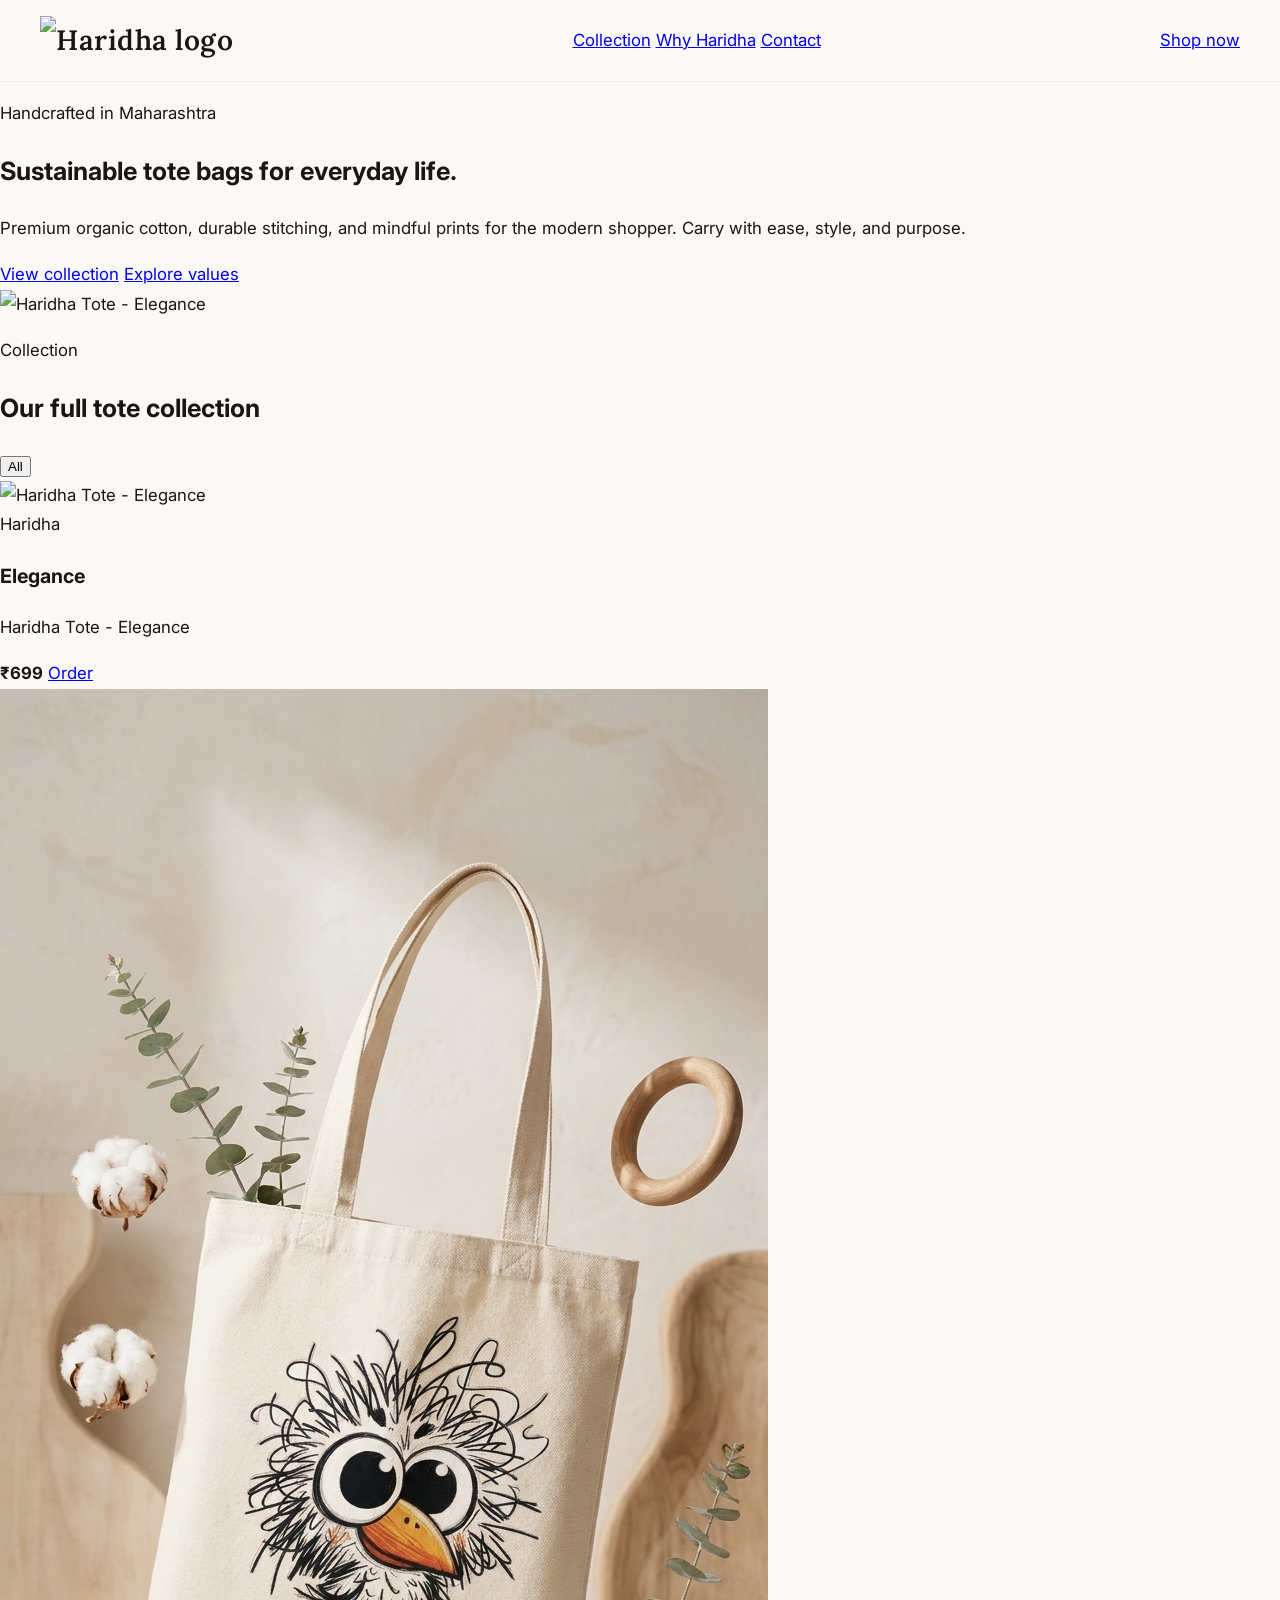
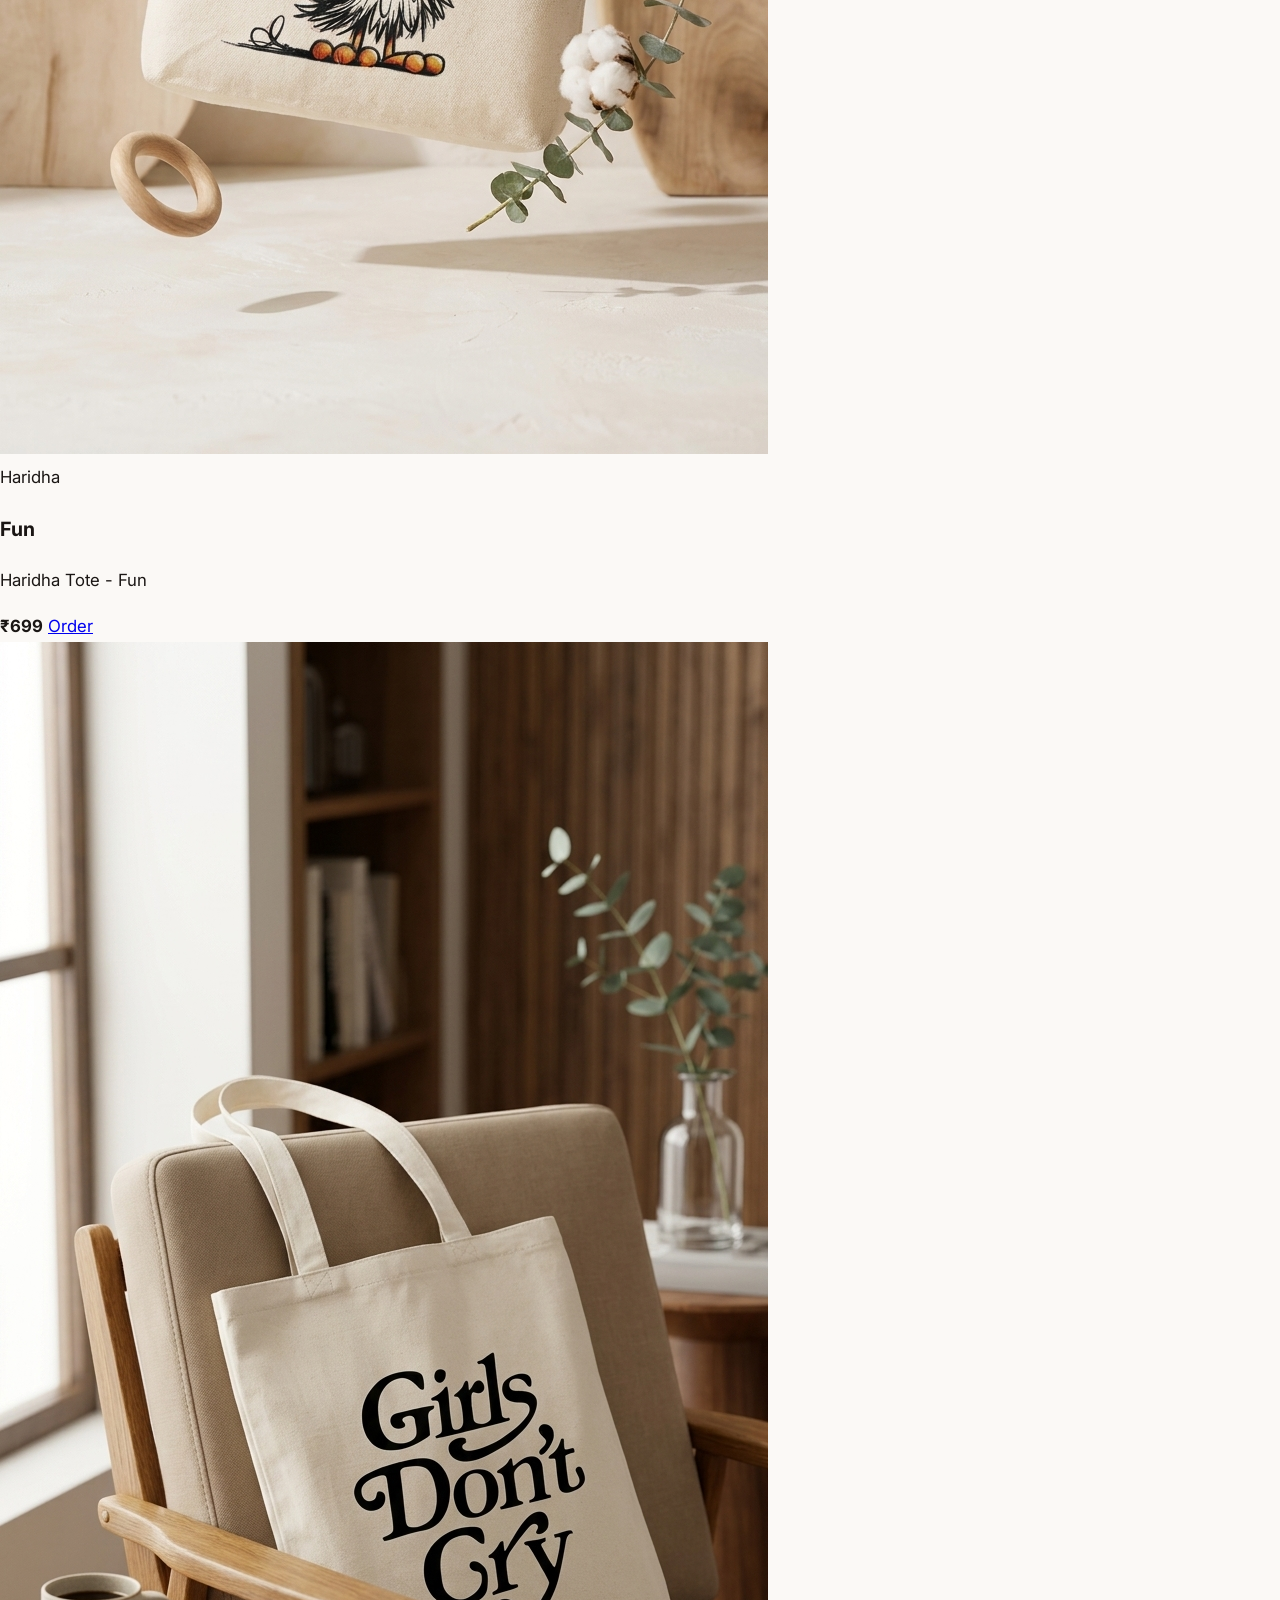
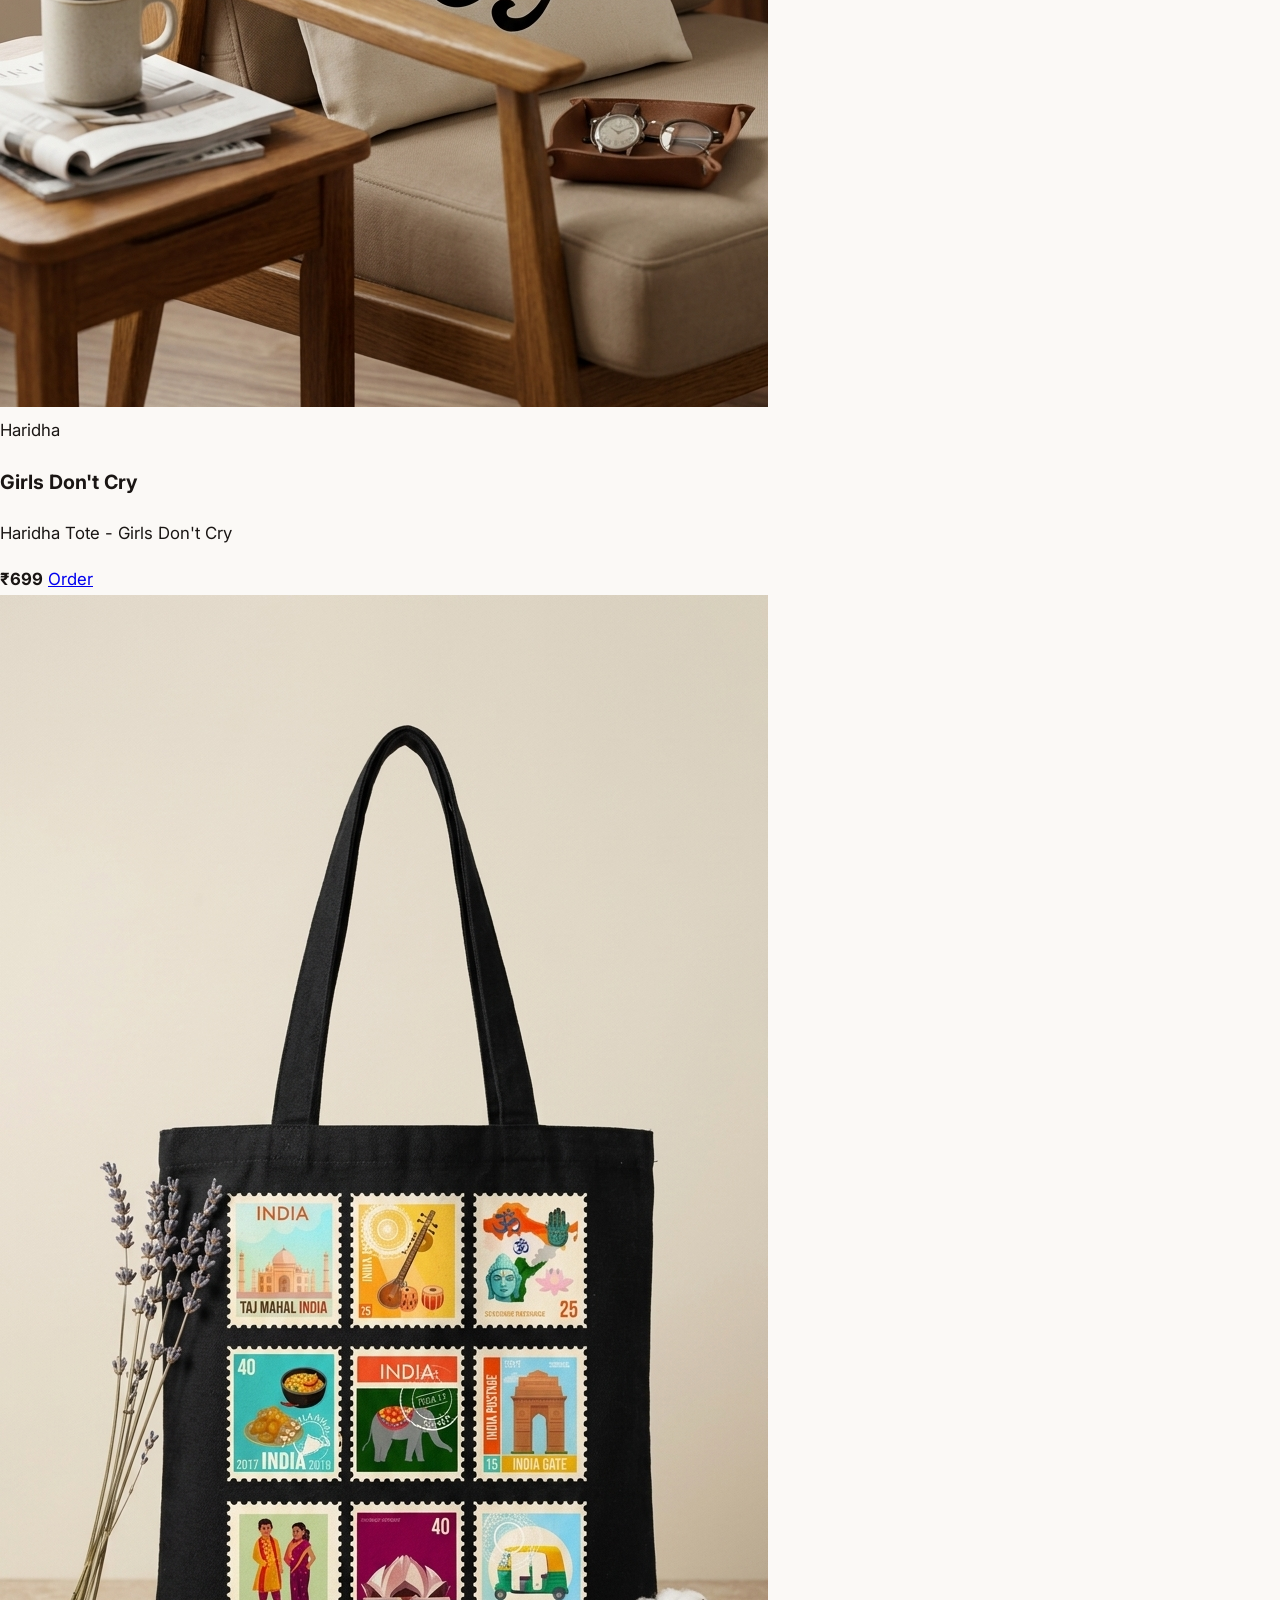
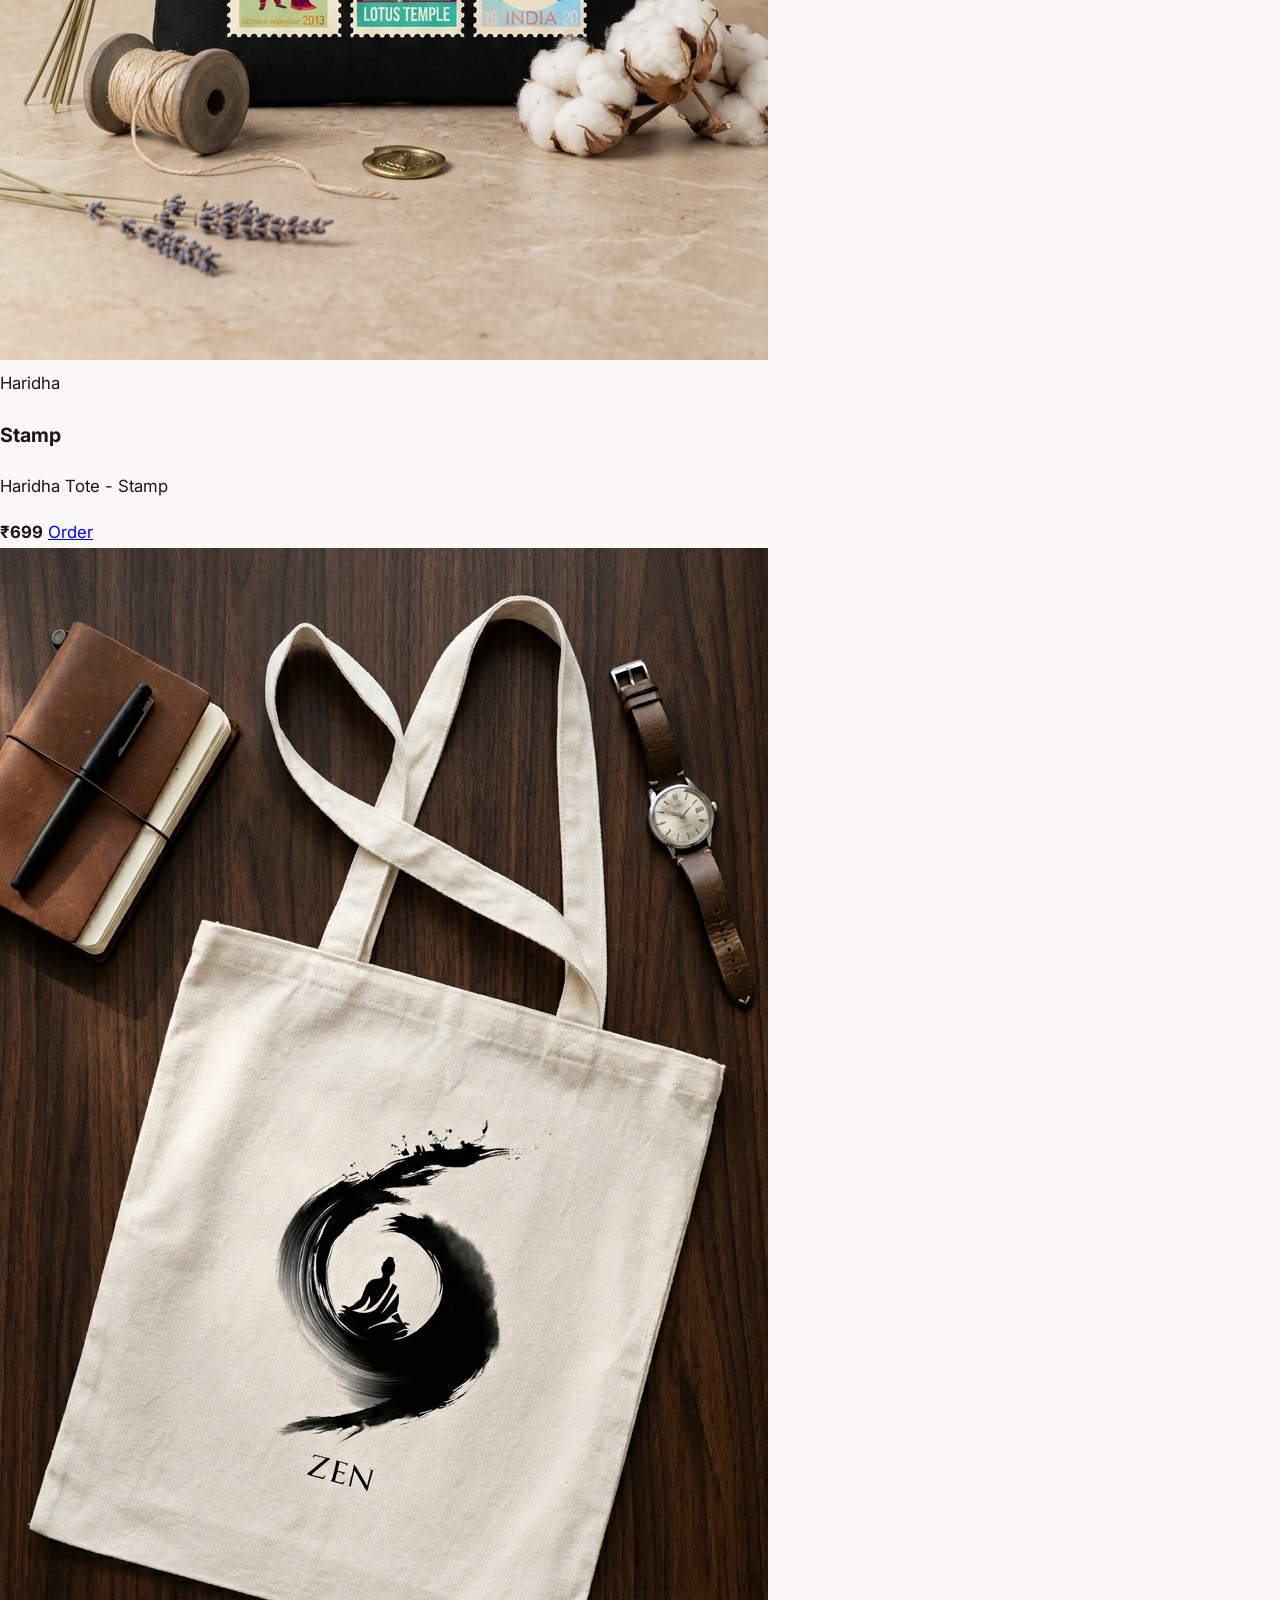
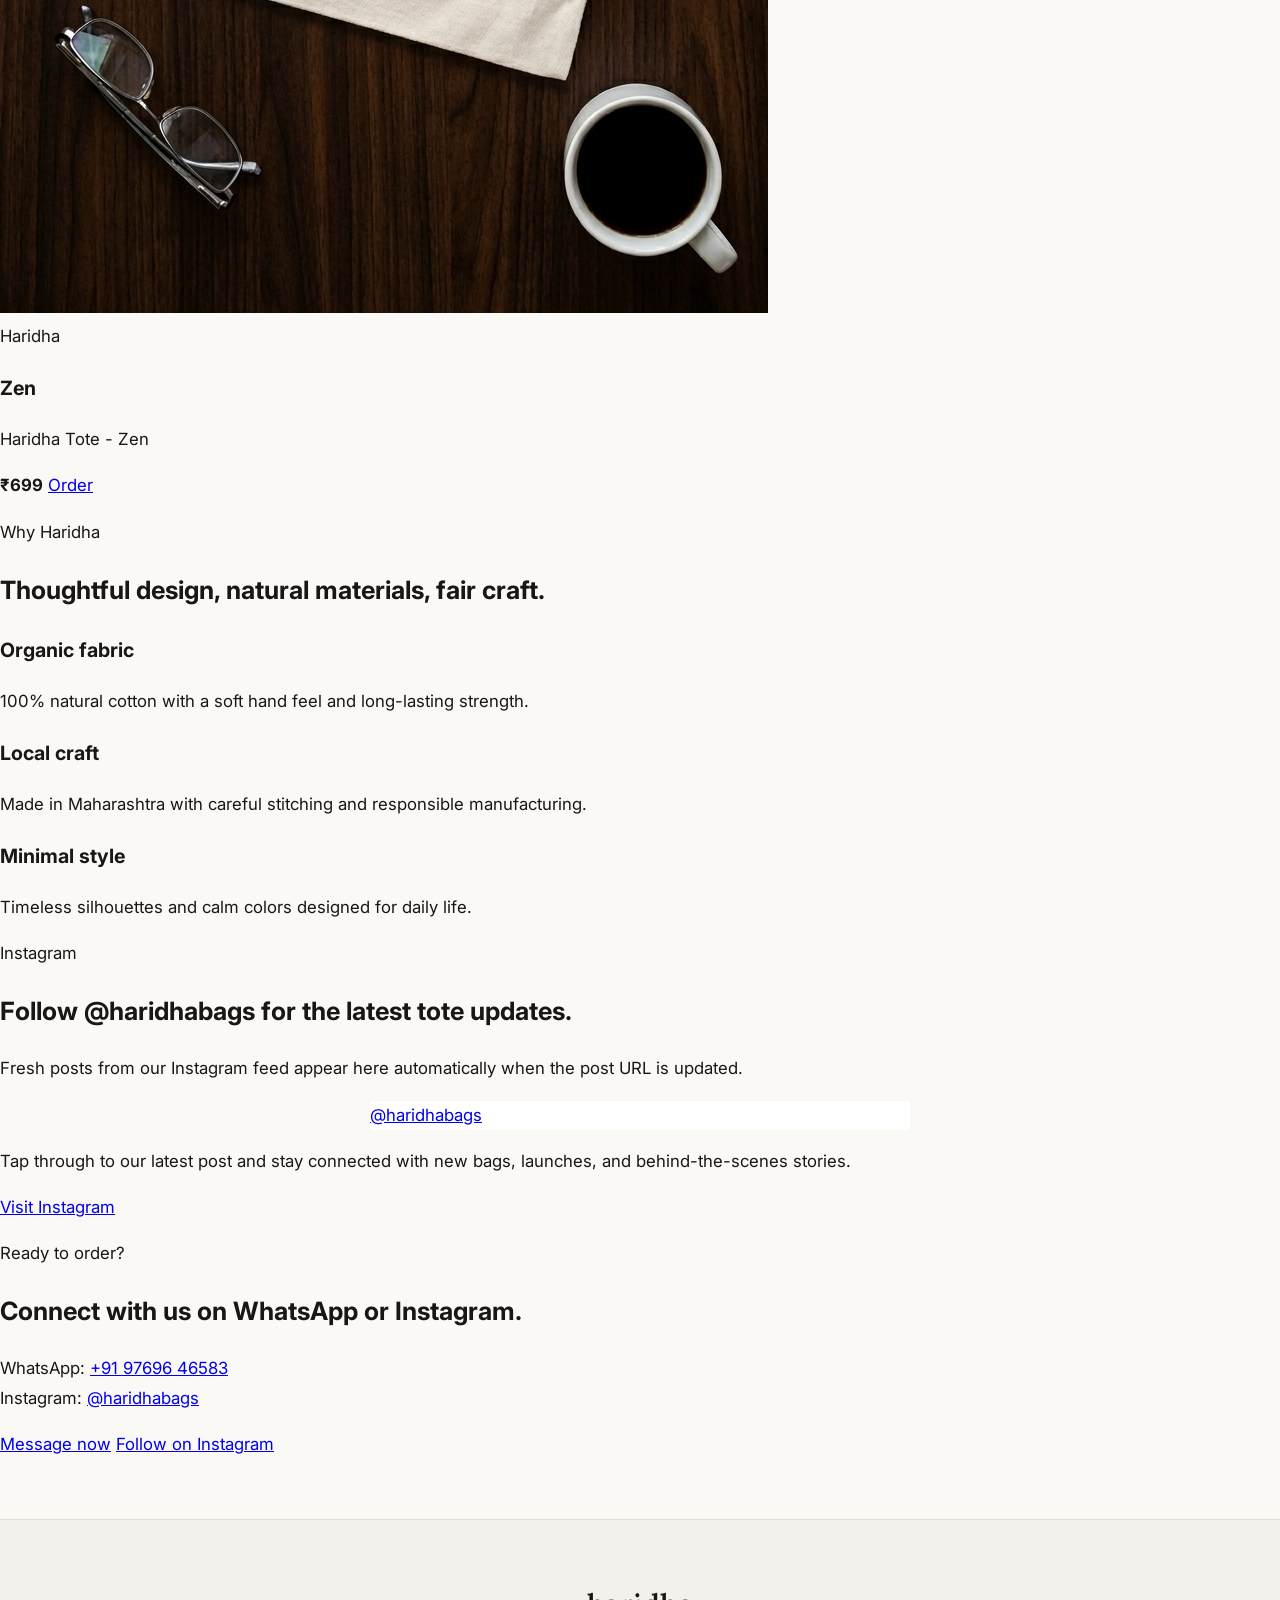
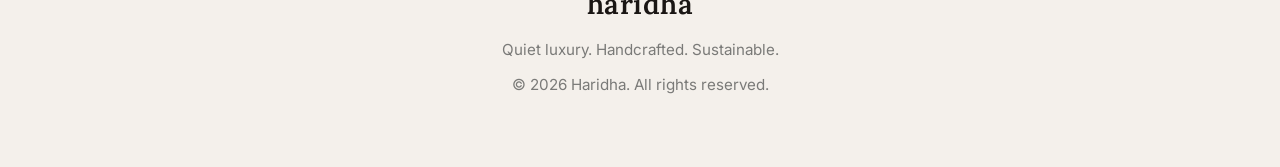
==== commit d6ce0da4: "Add Google Analytics gtag snippet inside head for HTML pages" ====
--- a/website/index.html
+++ b/website/index.html
@@ -12,6 +12,15 @@
   <title>Haridha | Organic Cotton Tote Bags</title>
   <link href="https://fonts.googleapis.com/css2?family=Lora:wght@400;500;600&family=Inter:wght@300;400;500;600;700&display=swap" rel="stylesheet" />
   <link rel="stylesheet" href="style.css" />
+  <!-- Google tag (gtag.js) -->
+  <script async src="https://www.googletagmanager.com/gtag/js?id=G-GH2HVYL601"></script>
+  <script>
+    window.dataLayer = window.dataLayer || [];
+    function gtag(){dataLayer.push(arguments);}
+    gtag('js', new Date());
+
+    gtag('config', 'G-GH2HVYL601');
+  </script>
 </head>
 <body id="top">
   <header class="site-header">
@@ -76,13 +85,39 @@
       </div>
     </section>
 
+    <section id="instagram" class="instagram container">
+      <div class="section-header">
+        <p class="eyebrow">Instagram</p>
+        <h2>Follow @haridhabags for the latest tote updates.</h2>
+        <p class="instagram-copy">Fresh posts from our Instagram feed appear here automatically when the post URL is updated.</p>
+      </div>
+      <div class="instagram-grid">
+        <div class="instagram-card">
+          <blockquote class="instagram-media" data-instgrm-permalink="" data-instgrm-version="14" style="background:#FFF;border:0;margin:0 auto;max-width:540px;min-width:326px;padding:0;">
+            <a href="https://instagram.com/haridhabags" target="_blank" rel="noopener noreferrer">@haridhabags</a>
+          </blockquote>
+        </div>
+        <div class="instagram-panel">
+          <p>Tap through to our latest post and stay connected with new bags, launches, and behind-the-scenes stories.</p>
+          <a class="btn btn-primary" href="https://instagram.com/haridhabags" target="_blank" rel="noopener noreferrer">Visit Instagram</a>
+        </div>
+      </div>
+    </section>
+
     <section id="contact" class="contact container">
       <div class="contact-card">
         <div>
           <p class="eyebrow">Ready to order?</p>
-          <h2>Connect with us on WhatsApp.</h2>
-        </div>
-        <a class="btn btn-primary" href="https://wa.me/1234567890?text=Hi%2C%20I%20would%20like%20to%20order%20a%20Haridha%20tote.">Message now</a>
+          <h2>Connect with us on WhatsApp or Instagram.</h2>
+          <p class="contact-meta">
+            WhatsApp: <a href="https://wa.me/919769646583">+91 97696 46583</a><br />
+            Instagram: <a href="https://instagram.com/haridhabags" target="_blank" rel="noopener noreferrer">@haridhabags</a>
+          </p>
+        </div>
+        <div class="contact-actions">
+          <a class="btn btn-primary" href="https://wa.me/919769646583?text=Hi%2C%20I%20would%20like%20to%20order%20a%20Haridha%20tote.">Message now</a>
+          <a class="btn btn-secondary" href="https://instagram.com/haridhabags" target="_blank" rel="noopener noreferrer">Follow on Instagram</a>
+        </div>
       </div>
     </section>
   </main>
@@ -118,7 +153,7 @@
             <p>${p.alt}</p>
             <div class="card-footer">
               <strong>₹${p.price}</strong>
-              <a class="btn btn-secondary" href="https://wa.me/1234567890?text=I'm%20interested%20in%20${encodeURIComponent(p.name)}">Order</a>
+              <a class="btn btn-secondary" href="https://wa.me/919769646583?text=I'm%20interested%20in%20${encodeURIComponent(p.name)}">Order</a>
             </div>
           </div>
         </article>
@@ -160,6 +195,33 @@
     }
 
     loadProducts();
+    loadInstagram();
+
+    function loadInstagram() {
+      fetch('instagram.json')
+        .then((response) => response.json())
+        .then((data) => {
+          if (!data?.postUrl) return;
+          const block = document.querySelector('.instagram-media');
+          if (!block) return;
+          block.setAttribute('data-instgrm-permalink', data.postUrl);
+          const link = block.querySelector('a');
+          if (link) {
+            link.href = data.postUrl;
+            link.textContent = `@${data.username || 'haridhabags'}`;
+          }
+          const processInstagram = () => {
+            if (window.instgrm?.Embeds?.process) {
+              window.instgrm.Embeds.process();
+            }
+          };
+          processInstagram();
+          window.addEventListener('load', processInstagram);
+          setTimeout(processInstagram, 1500);
+        })
+        .catch(() => {});
+    }
   </script>
+  <script async defer src="//www.instagram.com/embed.js"></script>
 </body>
 </html>
